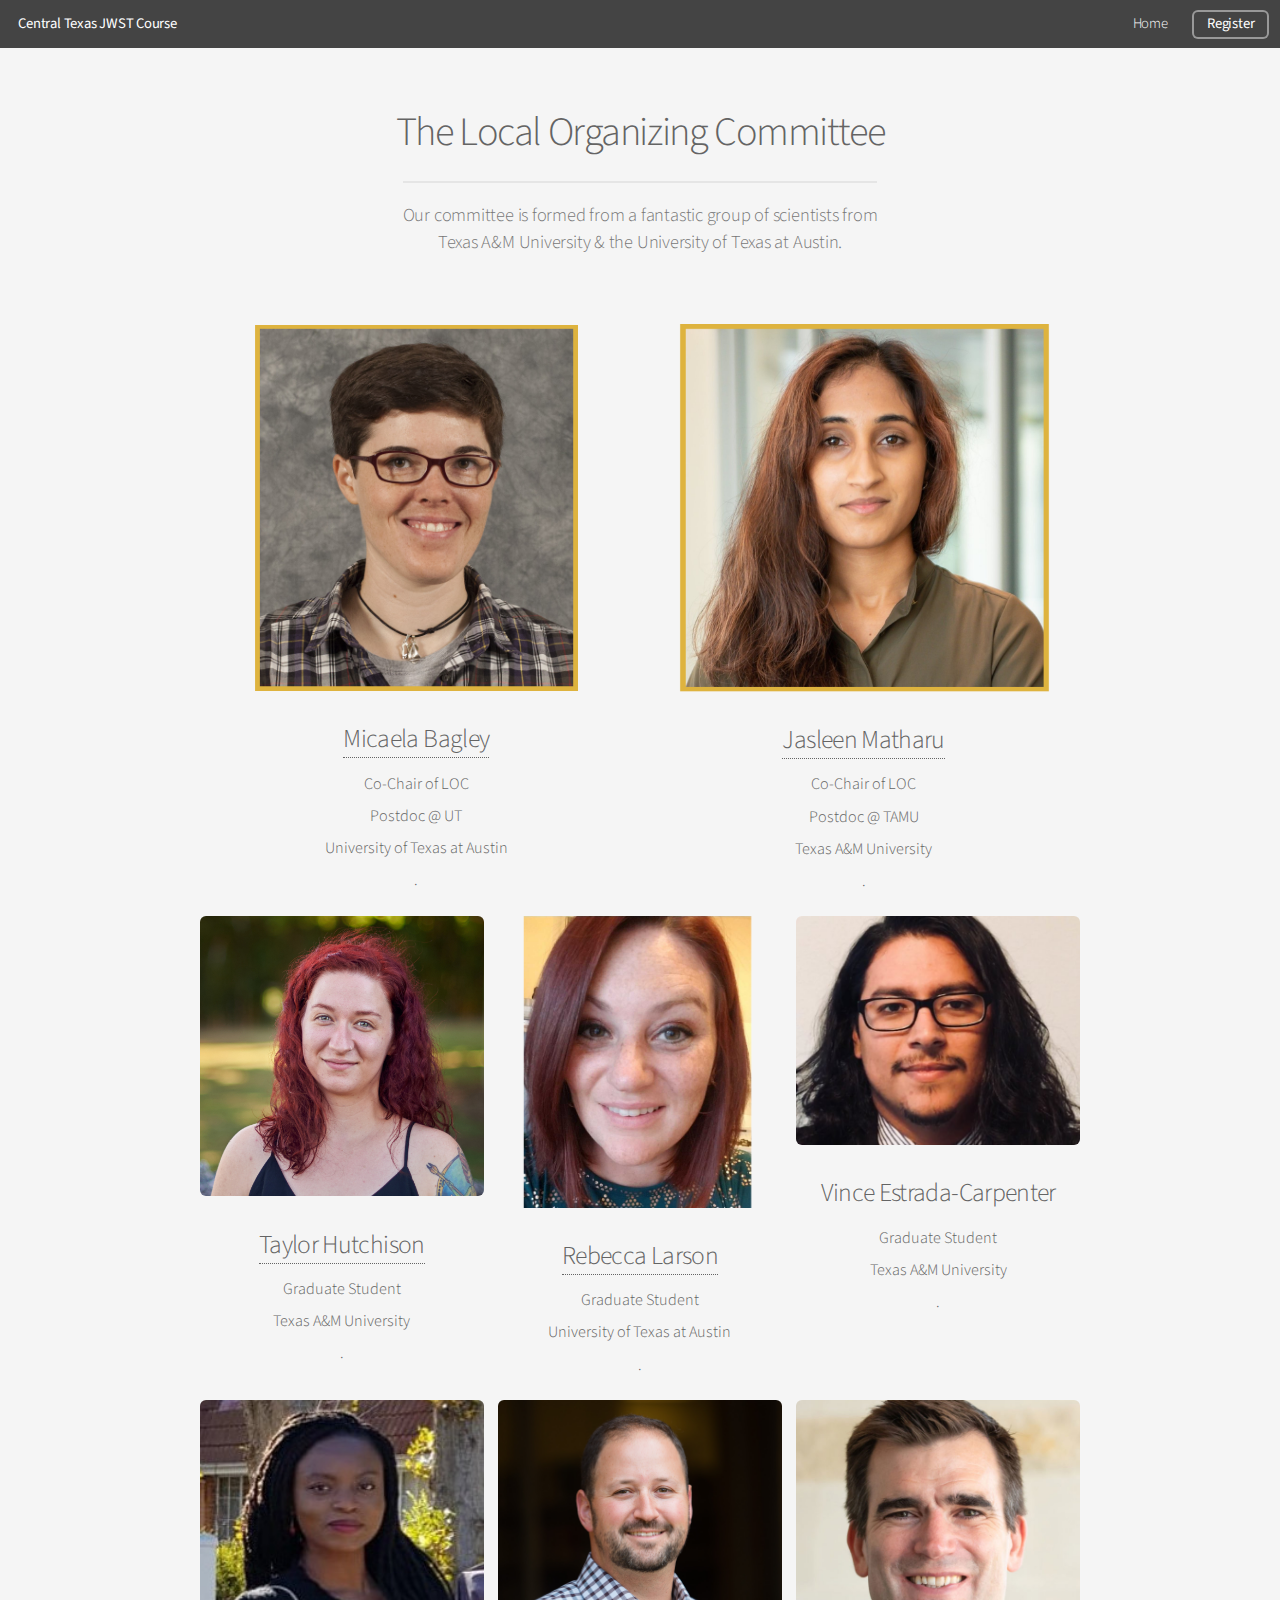
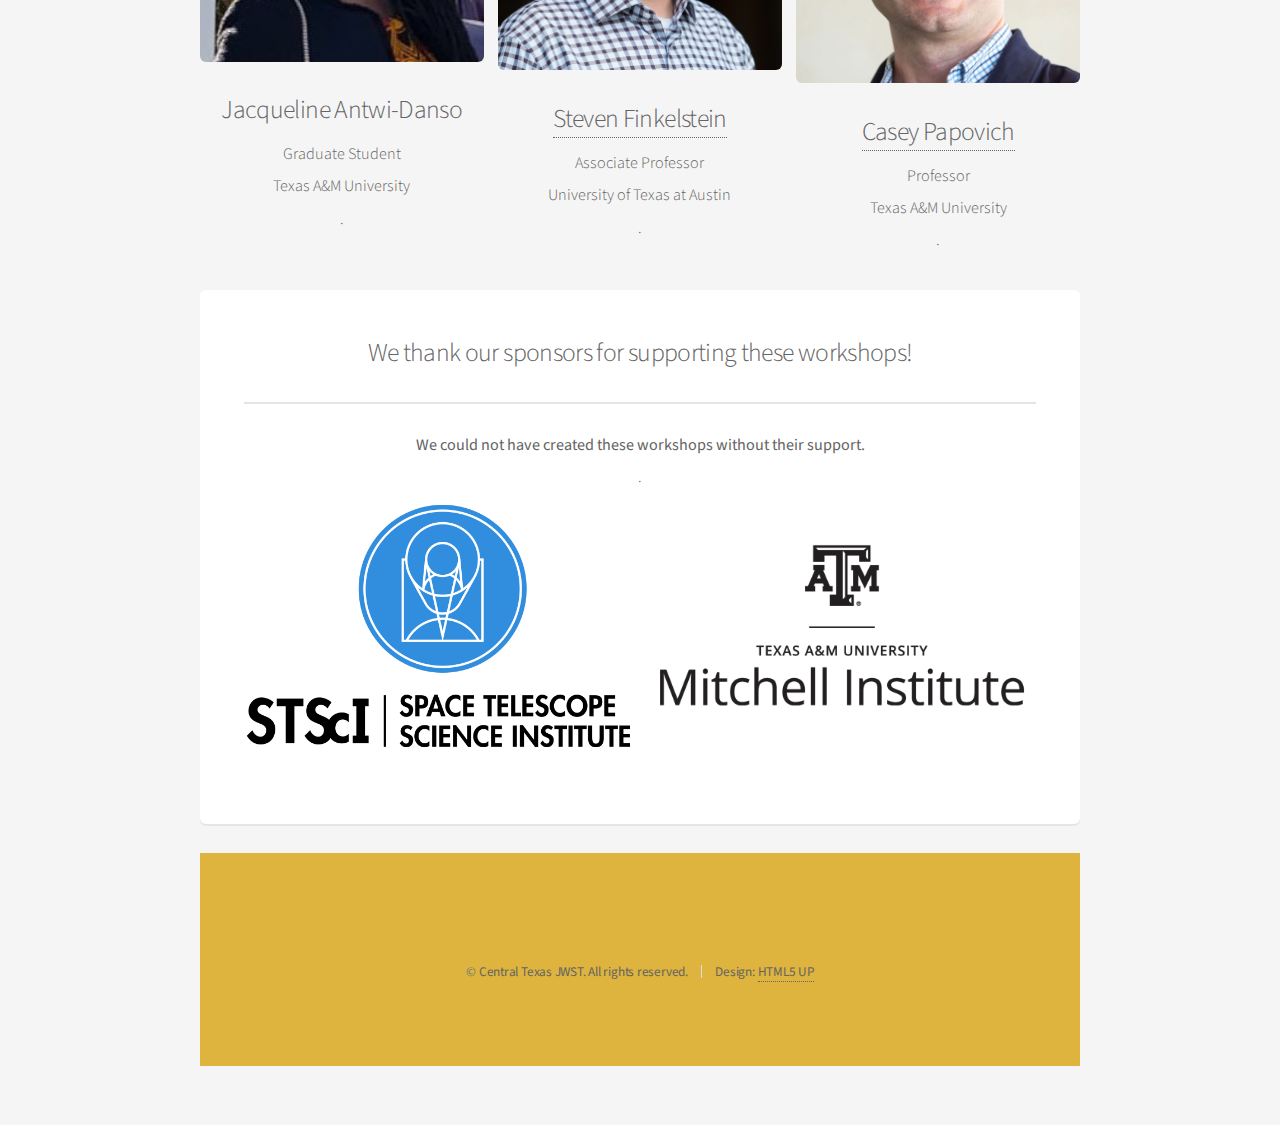
==== loc.html @ f336b651 "Adding LOC page." ====
<!DOCTYPE HTML>
<html>
	<head>
		<title>Local Organizing Committee</title>
		<meta charset="utf-8" />
		<meta name="viewport" content="width=device-width, initial-scale=1, user-scalable=no" />
		<link rel="shortcut icon" href="images/jwst.ico" type="image/x-icon">
		<link rel="stylesheet" href="assets/css/main.css" />
	</head>
	<body class="is-preload">
		<div id="page-wrapper">

			<!-- Header -->
				<header id="header">
					<h1><a href="index.html">Central Texas JWST Course</a></h1>
					<nav id="nav">
						<ul>
							<li>
								<a href="index.html" class="icon solid fa-angle-down">Home</a>
								<ul>
									<li><a href="loc.html">&mdash; About Us &mdash;</a></li>
									<li><a href="utaustin.html">UT Austin Workshop</a></li>
									<li><a href="tamu.html">TAMU Workshop</a></li>
								</ul>
							</li>
							<li><a href="https://docs.google.com/forms/d/e/1FAIpQLSdl8t4m1bi1FndUq-moQ-uZKtt0jYo79kJSnoiqK08tA91J5w/viewform?usp=sf_link" class="button">Register</a></li>
						</ul>
					</nav>
				</header>

			<!-- Main -->
				<section id="main" class="container">
					<header>
						<h2>The Local Organizing Committee</h2>
						<p>Our committee is formed from a fantastic group of scientists from </br> 
							 Texas A&amp;M University &amp; the University of Texas at Austin.</p>
					</header>
					<div class="box alt">
						<div class="row gtr-50 gtr-uniform">
							<!-- co-Chairs -->
							<!-- Micaela -->
							<div style="text-align:center" class="col-6">
								<span class="image fit"><img src="images/micaela.png" alt="" /></span>
								<h3><a href='https://micaelabagley.github.io'>Micaela Bagley</a></h3>
								<h4>Co-Chair of LOC</h4>
								<h4>Postdoc @ UT</h4>
								<h4>University of Texas at Austin</h4>
								<h4>.</h4><h3></h3> <!-- TAH's hack way to add vertical space -->
							</div>
							
							<!-- Jaleen -->
							<div style="text-align:center" class="col-6">
								<span class="image fit"><img src="images/jasleen.png" alt="" /></span>
								<h3><a href='https://jkmatharu.github.io'>Jasleen Matharu</a></h3>
								<h4>Co-Chair of LOC</h4>
								<h4>Postdoc @ TAMU</h4>
								<h4>Texas A&amp;M University</h4>
								<h4>.</h4><h3></h3>	 <!-- TAH's hack way to add vertical space -->
							</div>
							
							<!-- everyone else -->
							<!-- Taylor -->
							<div style="text-align:center" class="col-4">
								<span class="image fit"><img src="images/taylor.jpg" alt="" /></span>
								<h3><a href='http://people.physics.tamu.edu/aibhleog/'>Taylor Hutchison</a></h3>
								<h4>Graduate Student</h4>
								<h4>Texas A&amp;M University</h4>
								<h4>.</h4><h3></h3> <!-- TAH's hack way to add vertical space -->
							</div>
							
							<!-- Rebecca -->
							<div style="text-align:center" class="col-4">
								<span class="image fit"><img src="images/rebecca.png" alt="" /></span>
								<h3><a href='https://saturnswings.github.io'>Rebecca Larson</a></h3>
								<h4>Graduate Student</h4>
								<h4>University of Texas at Austin</h4>
								<h4>.</h4><h3></h3> <!-- TAH's hack way to add vertical space -->
							</div>
							
							<!-- Vince -->
							<div style="text-align:center" class="col-4">
								<span class="image fit"><img src="images/vince.jpg" alt="" /></span>
								<h3>Vince Estrada-Carpenter</h3>
								<h4>Graduate Student</h4>
								<h4>Texas A&amp;M University</h4>
								<h4>.</h4><h3></h3> <!-- TAH's hack way to add vertical space -->
							</div>
							
							<!-- Jacqueline -->
							<div style="text-align:center" class="col-4">
								<span class="image fit"><img src="images/jacqueline.jpg" alt="" /></span>
								<h3>Jacqueline Antwi-Danso</h3>
								<h4>Graduate Student</h4>
								<h4>Texas A&amp;M University</h4>
								<h4>.</h4><h3></h3> <!-- TAH's hack way to add vertical space -->
							</div>
							
							<!-- Steve -->
							<div style="text-align:center" class="col-4">
								<span class="image fit"><img src="images/steve.png" alt="" /></span>
								<h3><a href='http://www.as.utexas.edu/~stevenf/'>Steven Finkelstein</a></h3>
								<h4>Associate Professor</h4>
								<h4>University of Texas at Austin</h4>
								<h4>.</h4><h3></h3> <!-- TAH's hack way to add vertical space -->
							</div>
							
							<!-- Casey -->
							<div style="text-align:center" class="col-4">
								<span class="image fit"><img src="images/casey.jpg" alt="" /></span>
								<h3><a href='http://people.physics.tamu.edu/papovich/'>Casey Papovich</a></h3>
								<h4>Professor</h4>
								<h4>Texas A&amp;M University</h4>
								<h4>.</h4><h3></h3> <!-- TAH's hack way to add vertical space -->
							</div>
						</div>
					</div>
					
				<section class="box special">
          <header>
            <h3>We thank our sponsors for supporting these workshops!</h3>
            <hr/>
            <h4><b>We could not have created these workshops without their support.</b></h4>
            <h4>.</h4><h3></h3> <!-- TAH's hack way to add vertical space -->
            <div class="box alt">
							<div class="row aln-middle gtr-50 gtr-uniform">
		          	<div class="col-6">
		          		<span class="image fit"><img src="images/stsci_logo.png" alt="" /></span>
								</div>
		          	<div class="col-6">
			          	<span class="image fit"><img src="images/mitchell_logo.png" alt="" /></span>
			          </div>
	            </div>
            </div>
          </header>
				</section>



			<!-- Footer -->
				<footer id="footer">
					<ul class="icons">
                        <li><a href="mailto:jwst.texas@gmail.com" class="icon fa-envelope"><span class="label">Email</span></a></li>
						<li><a href="https://twitter.com/jwst_TXmaster" target="_blank" class="icon brands fa-twitter"><span class="label">Twitter</span></a></li>
						<li><a href="https://github.com/jwst-texas-master-scholars" target="_blank" class="icon brands fa-github"><span class="label">Github</span></a></li>
					</ul>
					<ul class="copyright">
						<li>&copy; <b>Central Texas JWST. All rights reserved.</b></li><li><b>Design: <a href="http://html5up.net">HTML5 UP</a></b></li>
					</ul>
				</footer>

		</div>

		<!-- Scripts -->
			<script src="assets/js/jquery.min.js"></script>
			<script src="assets/js/jquery.dropotron.min.js"></script>
			<script src="assets/js/jquery.scrollex.min.js"></script>
			<script src="assets/js/browser.min.js"></script>
			<script src="assets/js/breakpoints.min.js"></script>
			<script src="assets/js/util.js"></script>
			<script src="assets/js/main.js"></script>

	</body>
</html>
---- assets/css/main.css ----
@import url("fontawesome-all.min.css");
@import url("https://fonts.googleapis.com/css?family=Source+Sans+Pro:300,400,300italic,400italic");

/*
	Alpha by HTML5 UP
	html5up.net | @ajlkn
	Free for personal and commercial use under the CCA 3.0 license (html5up.net/license)
*/

/* Reset */

/* Based on meyerweb.com/eric/tools/css/reset (v2.0 | 20110126 | License: public domain) */

	html, body, div, span, applet, object,
	iframe, h1, h2, h3, h4, h5, h6, p, blockquote,
	pre, a, abbr, acronym, address, big, cite,
	code, del, dfn, em, img, ins, kbd, q, s, samp,
	small, strike, strong, sub, sup, tt, var, b,
	u, i, center, dl, dt, dd, ol, ul, li, fieldset,
	form, label, legend, table, caption, tbody,
	tfoot, thead, tr, th, td, article, aside,
	canvas, details, embed, figure, figcaption,
	footer, header, hgroup, menu, nav, output, ruby,
	section, summary, time, mark, audio, video {
		margin: 0;
		padding: 0;
		border: 0;
		font-size: 100%;
		font: inherit;
		vertical-align: baseline;
	}

	article, aside, details, figcaption, figure,
	footer, header, hgroup, menu, nav, section {
		display: block;
	}

	body {
		line-height: 1;
	}

	ol, ul {
		list-style: none;
	}

	blockquote, q {
		quotes: none;
	}

		blockquote:before, blockquote:after, q:before, q:after {
			content: '';
			content: none;
		}

	table {
		border-collapse: collapse;
		border-spacing: 0;
	}

	body {
		-webkit-text-size-adjust: none;
	}

	mark {
		background-color: transparent;
		color: inherit;
	}

	input::-moz-focus-inner {
		border: 0;
		padding: 0;
	}

	input, select, textarea {
		-moz-appearance: none;
		-webkit-appearance: none;
		-ms-appearance: none;
		appearance: none;
	}

/* Basic */

	@-ms-viewport {
		width: device-width;
	}

	body {
		-ms-overflow-style: scrollbar;
	}

	@media screen and (max-width: 480px) {

		html, body {
			min-width: 320px;
		}

	}

	html {
		box-sizing: border-box;
	}

	*, *:before, *:after {
		box-sizing: inherit;
	}

	body {
		background: #f5f5f5;
	}

	body, input, select, textarea {
		color: #777;
		font-family: "Source Sans Pro", sans-serif;
		font-size: 16pt;
		font-weight: 300;
		line-height: 1.65em;
		letter-spacing: -0.015em;
	}

	a {
		-moz-transition: color 0.2s ease-in-out, border-bottom-color 0.2s ease-in-out;
		-webkit-transition: color 0.2s ease-in-out, border-bottom-color 0.2s ease-in-out;
		-ms-transition: color 0.2s ease-in-out, border-bottom-color 0.2s ease-in-out;
		transition: color 0.2s ease-in-out, border-bottom-color 0.2s ease-in-out;
		border-bottom: dotted 1px;
		color: #000;
		text-decoration: none;
	}

		a:hover {
			border-bottom-color: #DEB33E;
			color: #DEB33E;
		}

	strong, b {
		color: #646464;
		font-weight: 400;
	}

	em, i {
		font-style: italic;
	}

	p {
		margin: 0 0 2em 0;
	}

	h1, h2, h3, h4, h5, h6 {
		color: #646464;
		font-weight: 300;
		line-height: 1em;
		margin: 0 0 0.5em 0;
	}

		h1 a, h2 a, h3 a, h4 a, h5 a, h6 a {
			color: inherit;
			text-decoration: none;
		}

	h2 {
		font-size: 2.25em;
		line-height: 1.5em;
		letter-spacing: -0.035em;
	}

	h3 {
		font-size: 1.75em;
		line-height: 1.5em;
		letter-spacing: -0.025em;
	}

	h4 {
		font-size: 1.1em;
		line-height: 1.5em;
		letter-spacing: 0;
	}

	h5 {
		font-size: 0.9em;
		line-height: 1.5em;
		letter-spacing: 0;
	}

	h6 {
		font-size: 0.7em;
		line-height: 1.5em;
		letter-spacing: 0;
	}

	sub {
		font-size: 0.8em;
		position: relative;
		top: 0.5em;
	}

	sup {
		font-size: 0.8em;
		position: relative;
		top: -0.5em;
	}

	hr {
		border: 0;
		border-bottom: solid 2px #e5e5e5;
		margin: 2em 0;
	}

		hr.major {
			margin: 3em 0;
		}

	blockquote {
		border-left: solid 4px #e5e5e5;
		font-style: italic;
		margin: 0 0 2em 0;
		padding: 0.5em 0 0.5em 2em;
	}

	pre {
		-webkit-overflow-scrolling: touch;
		background: #f8f8f8;
		border-radius: 6px;
		border: solid 1px #e5e5e5;
		font-family: monospace;
		font-size: 0.9em;
		line-height: 1.75em;
		margin: 0 0 2em 0;
		overflow-x: auto;
		padding: 1em 1.5em;
	}

	code {
		background: #f8f8f8;
		border-radius: 6px;
		border: solid 1px #e5e5e5;
		font-family: monospace;
		font-size: 0.9em;
		margin: 0 0.25em;
		padding: 0.25em 0.65em;
	}

	.align-left {
		text-align: left;
	}

	.align-center {
		text-align: center;
	}

	.align-right {
		text-align: right;
	}



/* Row */

	.row {
		display: flex;
		flex-wrap: wrap;
		box-sizing: border-box;
		align-items: stretch;
		text-align: justify;
	}

		.row > * {
			box-sizing: border-box;
		}

		.row.gtr-uniform > * > :last-child {
			margin-bottom: 0;
		}

		.row.aln-left {
			justify-content: flex-start;
		}

		.row.aln-center {
			justify-content: center;
		}

		.row.aln-right {
			justify-content: flex-end;
		}

		.row.aln-top {
			align-items: flex-start;
		}

		.row.aln-middle {
			align-items: center;
		}

		.row.aln-bottom {
			align-items: flex-end;
		}

		.row > .imp {
			order: -1;
		}

		.row > .col-1 {
			width: 8.33333%;
		}

		.row > .off-1 {
			margin-left: 8.33333%;
		}

		.row > .col-2 {
			width: 16.66667%;
		}

		.row > .off-2 {
			margin-left: 16.66667%;
		}

		.row > .col-3 {
			width: 25%;
		}

		.row > .off-3 {
			margin-left: 25%;
		}

		.row > .col-4 {
			width: 33.33333%;
		}

		.row > .off-4 {
			margin-left: 33.33333%;
		}

		.row > .col-5 {
			width: 41.66667%;
		}

		.row > .off-5 {
			margin-left: 41.66667%;
		}

		.row > .col-6 {
			width: 50%;
		}

		.row > .off-6 {
			margin-left: 50%;
		}

		.row > .col-7 {
			width: 58.33333%;
		}

		.row > .off-7 {
			margin-left: 58.33333%;
		}

		.row > .col-8 {
			width: 66.66667%;
		}

		.row > .off-8 {
			margin-left: 66.66667%;
		}

		.row > .col-9 {
			width: 75%;
		}

		.row > .off-9 {
			margin-left: 75%;
		}

		.row > .col-10 {
			width: 83.33333%;
		}

		.row > .off-10 {
			margin-left: 83.33333%;
		}

		.row > .col-11 {
			width: 91.66667%;
		}

		.row > .off-11 {
			margin-left: 91.66667%;
		}

		.row > .col-12 {
			width: 100%;
		}

		.row > .off-12 {
			margin-left: 100%;
		}

		.row.gtr-0 {
			margin-top: 0;
			margin-left: 0em;
		}

			.row.gtr-0 > * {
				padding: 0 0 0 0em;
			}

			.row.gtr-0.gtr-uniform {
				margin-top: 0em;
			}

				.row.gtr-0.gtr-uniform > * {
					padding-top: 0em;
				}

		.row.gtr-25 {
			margin-top: 0;
			margin-left: -0.5em;
		}

			.row.gtr-25 > * {
				padding: 0 0 0 0.5em;
			}

			.row.gtr-25.gtr-uniform {
				margin-top: -0.5em;
			}

				.row.gtr-25.gtr-uniform > * {
					padding-top: 0.5em;
				}

		.row.gtr-50 {
			margin-top: 0;
			margin-left: -1em;
		}

			.row.gtr-50 > * {
				padding: 0 0 0 1em;
			}

			.row.gtr-50.gtr-uniform {
				margin-top: -1em;
			}

				.row.gtr-50.gtr-uniform > * {
					padding-top: 1em;
				}

		.row {
			margin-top: 0;
			margin-left: -2em;
		}

			.row > * {
				padding: 0 0 0 2em;
			}

			.row.gtr-uniform {
				margin-top: -2em;
			}

				.row.gtr-uniform > * {
					padding-top: 2em;
				}

		.row.gtr-150 {
			margin-top: 0;
			margin-left: -3em;
		}

			.row.gtr-150 > * {
				padding: 0 0 0 3em;
			}

			.row.gtr-150.gtr-uniform {
				margin-top: -3em;
			}

				.row.gtr-150.gtr-uniform > * {
					padding-top: 3em;
				}

		.row.gtr-200 {
			margin-top: 0;
			margin-left: -4em;
		}

			.row.gtr-200 > * {
				padding: 0 0 0 4em;
			}

			.row.gtr-200.gtr-uniform {
				margin-top: -4em;
			}

				.row.gtr-200.gtr-uniform > * {
					padding-top: 4em;
				}

		@media screen and (max-width: 1680px) {

			.row {
				display: flex;
				flex-wrap: wrap;
				box-sizing: border-box;
				align-items: stretch;
			}

				.row > * {
					box-sizing: border-box;
				}

				.row.gtr-uniform > * > :last-child {
					margin-bottom: 0;
				}

				.row.aln-left {
					justify-content: flex-start;
				}

				.row.aln-center {
					justify-content: center;
				}

				.row.aln-right {
					justify-content: flex-end;
				}

				.row.aln-top {
					align-items: flex-start;
				}

				.row.aln-middle {
					align-items: center;
				}

				.row.aln-bottom {
					align-items: flex-end;
				}

				.row > .imp-wide {
					order: -1;
				}

				.row > .col-1-wide {
					width: 8.33333%;
				}

				.row > .off-1-wide {
					margin-left: 8.33333%;
				}

				.row > .col-2-wide {
					width: 16.66667%;
				}

				.row > .off-2-wide {
					margin-left: 16.66667%;
				}

				.row > .col-3-wide {
					width: 25%;
				}

				.row > .off-3-wide {
					margin-left: 25%;
				}

				.row > .col-4-wide {
					width: 33.33333%;
				}

				.row > .off-4-wide {
					margin-left: 33.33333%;
				}

				.row > .col-5-wide {
					width: 41.66667%;
				}

				.row > .off-5-wide {
					margin-left: 41.66667%;
				}

				.row > .col-6-wide {
					width: 50%;
				}

				.row > .off-6-wide {
					margin-left: 50%;
				}

				.row > .col-7-wide {
					width: 58.33333%;
				}

				.row > .off-7-wide {
					margin-left: 58.33333%;
				}

				.row > .col-8-wide {
					width: 66.66667%;
				}

				.row > .off-8-wide {
					margin-left: 66.66667%;
				}

				.row > .col-9-wide {
					width: 75%;
				}

				.row > .off-9-wide {
					margin-left: 75%;
				}

				.row > .col-10-wide {
					width: 83.33333%;
				}

				.row > .off-10-wide {
					margin-left: 83.33333%;
				}

				.row > .col-11-wide {
					width: 91.66667%;
				}

				.row > .off-11-wide {
					margin-left: 91.66667%;
				}

				.row > .col-12-wide {
					width: 100%;
				}

				.row > .off-12-wide {
					margin-left: 100%;
				}

				.row.gtr-0 {
					margin-top: 0;
					margin-left: 0em;
				}

					.row.gtr-0 > * {
						padding: 0 0 0 0em;
					}

					.row.gtr-0.gtr-uniform {
						margin-top: 0em;
					}

						.row.gtr-0.gtr-uniform > * {
							padding-top: 0em;
						}

				.row.gtr-25 {
					margin-top: 0;
					margin-left: -0.5em;
				}

					.row.gtr-25 > * {
						padding: 0 0 0 0.5em;
					}

					.row.gtr-25.gtr-uniform {
						margin-top: -0.5em;
					}

						.row.gtr-25.gtr-uniform > * {
							padding-top: 0.5em;
						}

				.row.gtr-50 {
					margin-top: 0;
					margin-left: -1em;
				}

					.row.gtr-50 > * {
						padding: 0 0 0 1em;
					}

					.row.gtr-50.gtr-uniform {
						margin-top: -1em;
					}

						.row.gtr-50.gtr-uniform > * {
							padding-top: 1em;
						}

				.row {
					margin-top: 0;
					margin-left: -2em;
				}

					.row > * {
						padding: 0 0 0 2em;
					}

					.row.gtr-uniform {
						margin-top: -2em;
					}

						.row.gtr-uniform > * {
							padding-top: 2em;
						}

				.row.gtr-150 {
					margin-top: 0;
					margin-left: -3em;
				}

					.row.gtr-150 > * {
						padding: 0 0 0 3em;
					}

					.row.gtr-150.gtr-uniform {
						margin-top: -3em;
					}

						.row.gtr-150.gtr-uniform > * {
							padding-top: 3em;
						}

				.row.gtr-200 {
					margin-top: 0;
					margin-left: -4em;
				}

					.row.gtr-200 > * {
						padding: 0 0 0 4em;
					}

					.row.gtr-200.gtr-uniform {
						margin-top: -4em;
					}

						.row.gtr-200.gtr-uniform > * {
							padding-top: 4em;
						}

		}

		@media screen and (max-width: 1280px) {

			.row {
				display: flex;
				flex-wrap: wrap;
				box-sizing: border-box;
				align-items: stretch;
			}

				.row > * {
					box-sizing: border-box;
				}

				.row.gtr-uniform > * > :last-child {
					margin-bottom: 0;
				}

				.row.aln-left {
					justify-content: flex-start;
				}

				.row.aln-center {
					justify-content: center;
				}

				.row.aln-right {
					justify-content: flex-end;
				}

				.row.aln-top {
					align-items: flex-start;
				}

				.row.aln-middle {
					align-items: center;
				}

				.row.aln-bottom {
					align-items: flex-end;
				}

				.row > .imp-normal {
					order: -1;
				}

				.row > .col-1-normal {
					width: 8.33333%;
				}

				.row > .off-1-normal {
					margin-left: 8.33333%;
				}

				.row > .col-2-normal {
					width: 16.66667%;
				}

				.row > .off-2-normal {
					margin-left: 16.66667%;
				}

				.row > .col-3-normal {
					width: 25%;
				}

				.row > .off-3-normal {
					margin-left: 25%;
				}

				.row > .col-4-normal {
					width: 33.33333%;
				}

				.row > .off-4-normal {
					margin-left: 33.33333%;
				}

				.row > .col-5-normal {
					width: 41.66667%;
				}

				.row > .off-5-normal {
					margin-left: 41.66667%;
				}

				.row > .col-6-normal {
					width: 50%;
				}

				.row > .off-6-normal {
					margin-left: 50%;
				}

				.row > .col-7-normal {
					width: 58.33333%;
				}

				.row > .off-7-normal {
					margin-left: 58.33333%;
				}

				.row > .col-8-normal {
					width: 66.66667%;
				}

				.row > .off-8-normal {
					margin-left: 66.66667%;
				}

				.row > .col-9-normal {
					width: 75%;
				}

				.row > .off-9-normal {
					margin-left: 75%;
				}

				.row > .col-10-normal {
					width: 83.33333%;
				}

				.row > .off-10-normal {
					margin-left: 83.33333%;
				}

				.row > .col-11-normal {
					width: 91.66667%;
				}

				.row > .off-11-normal {
					margin-left: 91.66667%;
				}

				.row > .col-12-normal {
					width: 100%;
				}

				.row > .off-12-normal {
					margin-left: 100%;
				}

				.row.gtr-0 {
					margin-top: 0;
					margin-left: 0em;
				}

					.row.gtr-0 > * {
						padding: 0 0 0 0em;
					}

					.row.gtr-0.gtr-uniform {
						margin-top: 0em;
					}

						.row.gtr-0.gtr-uniform > * {
							padding-top: 0em;
						}

				.row.gtr-25 {
					margin-top: 0;
					margin-left: -0.5em;
				}

					.row.gtr-25 > * {
						padding: 0 0 0 0.5em;
					}

					.row.gtr-25.gtr-uniform {
						margin-top: -0.5em;
					}

						.row.gtr-25.gtr-uniform > * {
							padding-top: 0.5em;
						}

				.row.gtr-50 {
					margin-top: 0;
					margin-left: -1em;
				}

					.row.gtr-50 > * {
						padding: 0 0 0 1em;
					}

					.row.gtr-50.gtr-uniform {
						margin-top: -1em;
					}

						.row.gtr-50.gtr-uniform > * {
							padding-top: 1em;
						}

				.row {
					margin-top: 0;
					margin-left: -2em;
				}

					.row > * {
						padding: 0 0 0 2em;
					}

					.row.gtr-uniform {
						margin-top: -2em;
					}

						.row.gtr-uniform > * {
							padding-top: 2em;
						}

				.row.gtr-150 {
					margin-top: 0;
					margin-left: -3em;
				}

					.row.gtr-150 > * {
						padding: 0 0 0 3em;
					}

					.row.gtr-150.gtr-uniform {
						margin-top: -3em;
					}

						.row.gtr-150.gtr-uniform > * {
							padding-top: 3em;
						}

				.row.gtr-200 {
					margin-top: 0;
					margin-left: -4em;
				}

					.row.gtr-200 > * {
						padding: 0 0 0 4em;
					}

					.row.gtr-200.gtr-uniform {
						margin-top: -4em;
					}

						.row.gtr-200.gtr-uniform > * {
							padding-top: 4em;
						}

		}

		@media screen and (max-width: 980px) {

			.row {
				display: flex;
				flex-wrap: wrap;
				box-sizing: border-box;
				align-items: stretch;
			}

				.row > * {
					box-sizing: border-box;
				}

				.row.gtr-uniform > * > :last-child {
					margin-bottom: 0;
				}

				.row.aln-left {
					justify-content: flex-start;
				}

				.row.aln-center {
					justify-content: center;
				}

				.row.aln-right {
					justify-content: flex-end;
				}

				.row.aln-top {
					align-items: flex-start;
				}

				.row.aln-middle {
					align-items: center;
				}

				.row.aln-bottom {
					align-items: flex-end;
				}

				.row > .imp-narrow {
					order: -1;
				}

				.row > .col-1-narrow {
					width: 8.33333%;
				}

				.row > .off-1-narrow {
					margin-left: 8.33333%;
				}

				.row > .col-2-narrow {
					width: 16.66667%;
				}

				.row > .off-2-narrow {
					margin-left: 16.66667%;
				}

				.row > .col-3-narrow {
					width: 25%;
				}

				.row > .off-3-narrow {
					margin-left: 25%;
				}

				.row > .col-4-narrow {
					width: 33.33333%;
				}

				.row > .off-4-narrow {
					margin-left: 33.33333%;
				}

				.row > .col-5-narrow {
					width: 41.66667%;
				}

				.row > .off-5-narrow {
					margin-left: 41.66667%;
				}

				.row > .col-6-narrow {
					width: 50%;
				}

				.row > .off-6-narrow {
					margin-left: 50%;
				}

				.row > .col-7-narrow {
					width: 58.33333%;
				}

				.row > .off-7-narrow {
					margin-left: 58.33333%;
				}

				.row > .col-8-narrow {
					width: 66.66667%;
				}

				.row > .off-8-narrow {
					margin-left: 66.66667%;
				}

				.row > .col-9-narrow {
					width: 75%;
				}

				.row > .off-9-narrow {
					margin-left: 75%;
				}

				.row > .col-10-narrow {
					width: 83.33333%;
				}

				.row > .off-10-narrow {
					margin-left: 83.33333%;
				}

				.row > .col-11-narrow {
					width: 91.66667%;
				}

				.row > .off-11-narrow {
					margin-left: 91.66667%;
				}

				.row > .col-12-narrow {
					width: 100%;
				}

				.row > .off-12-narrow {
					margin-left: 100%;
				}

				.row.gtr-0 {
					margin-top: 0;
					margin-left: 0em;
				}

					.row.gtr-0 > * {
						padding: 0 0 0 0em;
					}

					.row.gtr-0.gtr-uniform {
						margin-top: 0em;
					}

						.row.gtr-0.gtr-uniform > * {
							padding-top: 0em;
						}

				.row.gtr-25 {
					margin-top: 0;
					margin-left: -0.5em;
				}

					.row.gtr-25 > * {
						padding: 0 0 0 0.5em;
					}

					.row.gtr-25.gtr-uniform {
						margin-top: -0.5em;
					}

						.row.gtr-25.gtr-uniform > * {
							padding-top: 0.5em;
						}

				.row.gtr-50 {
					margin-top: 0;
					margin-left: -1em;
				}

					.row.gtr-50 > * {
						padding: 0 0 0 1em;
					}

					.row.gtr-50.gtr-uniform {
						margin-top: -1em;
					}

						.row.gtr-50.gtr-uniform > * {
							padding-top: 1em;
						}

				.row {
					margin-top: 0;
					margin-left: -2em;
				}

					.row > * {
						padding: 0 0 0 2em;
					}

					.row.gtr-uniform {
						margin-top: -2em;
					}

						.row.gtr-uniform > * {
							padding-top: 2em;
						}

				.row.gtr-150 {
					margin-top: 0;
					margin-left: -3em;
				}

					.row.gtr-150 > * {
						padding: 0 0 0 3em;
					}

					.row.gtr-150.gtr-uniform {
						margin-top: -3em;
					}

						.row.gtr-150.gtr-uniform > * {
							padding-top: 3em;
						}

				.row.gtr-200 {
					margin-top: 0;
					margin-left: -4em;
				}

					.row.gtr-200 > * {
						padding: 0 0 0 4em;
					}

					.row.gtr-200.gtr-uniform {
						margin-top: -4em;
					}

						.row.gtr-200.gtr-uniform > * {
							padding-top: 4em;
						}

		}

		@media screen and (max-width: 840px) {

			.row {
				display: flex;
				flex-wrap: wrap;
				box-sizing: border-box;
				align-items: stretch;
			}

				.row > * {
					box-sizing: border-box;
				}

				.row.gtr-uniform > * > :last-child {
					margin-bottom: 0;
				}

				.row.aln-left {
					justify-content: flex-start;
				}

				.row.aln-center {
					justify-content: center;
				}

				.row.aln-right {
					justify-content: flex-end;
				}

				.row.aln-top {
					align-items: flex-start;
				}

				.row.aln-middle {
					align-items: center;
				}

				.row.aln-bottom {
					align-items: flex-end;
				}

				.row > .imp-narrower {
					order: -1;
				}

				.row > .col-1-narrower {
					width: 8.33333%;
				}

				.row > .off-1-narrower {
					margin-left: 8.33333%;
				}

				.row > .col-2-narrower {
					width: 16.66667%;
				}

				.row > .off-2-narrower {
					margin-left: 16.66667%;
				}

				.row > .col-3-narrower {
					width: 25%;
				}

				.row > .off-3-narrower {
					margin-left: 25%;
				}

				.row > .col-4-narrower {
					width: 33.33333%;
				}

				.row > .off-4-narrower {
					margin-left: 33.33333%;
				}

				.row > .col-5-narrower {
					width: 41.66667%;
				}

				.row > .off-5-narrower {
					margin-left: 41.66667%;
				}

				.row > .col-6-narrower {
					width: 50%;
				}

				.row > .off-6-narrower {
					margin-left: 50%;
				}

				.row > .col-7-narrower {
					width: 58.33333%;
				}

				.row > .off-7-narrower {
					margin-left: 58.33333%;
				}

				.row > .col-8-narrower {
					width: 66.66667%;
				}

				.row > .off-8-narrower {
					margin-left: 66.66667%;
				}

				.row > .col-9-narrower {
					width: 75%;
				}

				.row > .off-9-narrower {
					margin-left: 75%;
				}

				.row > .col-10-narrower {
					width: 83.33333%;
				}

				.row > .off-10-narrower {
					margin-left: 83.33333%;
				}

				.row > .col-11-narrower {
					width: 91.66667%;
				}

				.row > .off-11-narrower {
					margin-left: 91.66667%;
				}

				.row > .col-12-narrower {
					width: 100%;
				}

				.row > .off-12-narrower {
					margin-left: 100%;
				}

				.row.gtr-0 {
					margin-top: 0;
					margin-left: 0em;
				}

					.row.gtr-0 > * {
						padding: 0 0 0 0em;
					}

					.row.gtr-0.gtr-uniform {
						margin-top: 0em;
					}

						.row.gtr-0.gtr-uniform > * {
							padding-top: 0em;
						}

				.row.gtr-25 {
					margin-top: 0;
					margin-left: -0.5em;
				}

					.row.gtr-25 > * {
						padding: 0 0 0 0.5em;
					}

					.row.gtr-25.gtr-uniform {
						margin-top: -0.5em;
					}

						.row.gtr-25.gtr-uniform > * {
							padding-top: 0.5em;
						}

				.row.gtr-50 {
					margin-top: 0;
					margin-left: -1em;
				}

					.row.gtr-50 > * {
						padding: 0 0 0 1em;
					}

					.row.gtr-50.gtr-uniform {
						margin-top: -1em;
					}

						.row.gtr-50.gtr-uniform > * {
							padding-top: 1em;
						}

				.row {
					margin-top: 0;
					margin-left: -2em;
				}

					.row > * {
						padding: 0 0 0 2em;
					}

					.row.gtr-uniform {
						margin-top: -2em;
					}

						.row.gtr-uniform > * {
							padding-top: 2em;
						}

				.row.gtr-150 {
					margin-top: 0;
					margin-left: -3em;
				}

					.row.gtr-150 > * {
						padding: 0 0 0 3em;
					}

					.row.gtr-150.gtr-uniform {
						margin-top: -3em;
					}

						.row.gtr-150.gtr-uniform > * {
							padding-top: 3em;
						}

				.row.gtr-200 {
					margin-top: 0;
					margin-left: -4em;
				}

					.row.gtr-200 > * {
						padding: 0 0 0 4em;
					}

					.row.gtr-200.gtr-uniform {
						margin-top: -4em;
					}

						.row.gtr-200.gtr-uniform > * {
							padding-top: 4em;
						}

		}

		@media screen and (max-width: 736px) {

			.row {
				display: flex;
				flex-wrap: wrap;
				box-sizing: border-box;
				align-items: stretch;
			}

				.row > * {
					box-sizing: border-box;
				}

				.row.gtr-uniform > * > :last-child {
					margin-bottom: 0;
				}

				.row.aln-left {
					justify-content: flex-start;
				}

				.row.aln-center {
					justify-content: center;
				}

				.row.aln-right {
					justify-content: flex-end;
				}

				.row.aln-top {
					align-items: flex-start;
				}

				.row.aln-middle {
					align-items: center;
				}

				.row.aln-bottom {
					align-items: flex-end;
				}

				.row > .imp-mobile {
					order: -1;
				}

				.row > .col-1-mobile {
					width: 8.33333%;
				}

				.row > .off-1-mobile {
					margin-left: 8.33333%;
				}

				.row > .col-2-mobile {
					width: 16.66667%;
				}

				.row > .off-2-mobile {
					margin-left: 16.66667%;
				}

				.row > .col-3-mobile {
					width: 25%;
				}

				.row > .off-3-mobile {
					margin-left: 25%;
				}

				.row > .col-4-mobile {
					width: 33.33333%;
				}

				.row > .off-4-mobile {
					margin-left: 33.33333%;
				}

				.row > .col-5-mobile {
					width: 41.66667%;
				}

				.row > .off-5-mobile {
					margin-left: 41.66667%;
				}

				.row > .col-6-mobile {
					width: 50%;
				}

				.row > .off-6-mobile {
					margin-left: 50%;
				}

				.row > .col-7-mobile {
					width: 58.33333%;
				}

				.row > .off-7-mobile {
					margin-left: 58.33333%;
				}

				.row > .col-8-mobile {
					width: 66.66667%;
				}

				.row > .off-8-mobile {
					margin-left: 66.66667%;
				}

				.row > .col-9-mobile {
					width: 75%;
				}

				.row > .off-9-mobile {
					margin-left: 75%;
				}

				.row > .col-10-mobile {
					width: 83.33333%;
				}

				.row > .off-10-mobile {
					margin-left: 83.33333%;
				}

				.row > .col-11-mobile {
					width: 91.66667%;
				}

				.row > .off-11-mobile {
					margin-left: 91.66667%;
				}

				.row > .col-12-mobile {
					width: 100%;
				}

				.row > .off-12-mobile {
					margin-left: 100%;
				}

				.row.gtr-0 {
					margin-top: 0;
					margin-left: 0em;
				}

					.row.gtr-0 > * {
						padding: 0 0 0 0em;
					}

					.row.gtr-0.gtr-uniform {
						margin-top: 0em;
					}

						.row.gtr-0.gtr-uniform > * {
							padding-top: 0em;
						}

				.row.gtr-25 {
					margin-top: 0;
					margin-left: -0.5em;
				}

					.row.gtr-25 > * {
						padding: 0 0 0 0.5em;
					}

					.row.gtr-25.gtr-uniform {
						margin-top: -0.5em;
					}

						.row.gtr-25.gtr-uniform > * {
							padding-top: 0.5em;
						}

				.row.gtr-50 {
					margin-top: 0;
					margin-left: -1em;
				}

					.row.gtr-50 > * {
						padding: 0 0 0 1em;
					}

					.row.gtr-50.gtr-uniform {
						margin-top: -1em;
					}

						.row.gtr-50.gtr-uniform > * {
							padding-top: 1em;
						}

				.row {
					margin-top: 0;
					margin-left: -2em;
				}

					.row > * {
						padding: 0 0 0 2em;
					}

					.row.gtr-uniform {
						margin-top: -2em;
					}

						.row.gtr-uniform > * {
							padding-top: 2em;
						}

				.row.gtr-150 {
					margin-top: 0;
					margin-left: -3em;
				}

					.row.gtr-150 > * {
						padding: 0 0 0 3em;
					}

					.row.gtr-150.gtr-uniform {
						margin-top: -3em;
					}

						.row.gtr-150.gtr-uniform > * {
							padding-top: 3em;
						}

				.row.gtr-200 {
					margin-top: 0;
					margin-left: -4em;
				}

					.row.gtr-200 > * {
						padding: 0 0 0 4em;
					}

					.row.gtr-200.gtr-uniform {
						margin-top: -4em;
					}

						.row.gtr-200.gtr-uniform > * {
							padding-top: 4em;
						}

		}

		@media screen and (max-width: 480px) {

			.row {
				display: flex;
				flex-wrap: wrap;
				box-sizing: border-box;
				align-items: stretch;
			}

				.row > * {
					box-sizing: border-box;
				}

				.row.gtr-uniform > * > :last-child {
					margin-bottom: 0;
				}

				.row.aln-left {
					justify-content: flex-start;
				}

				.row.aln-center {
					justify-content: center;
				}

				.row.aln-right {
					justify-content: flex-end;
				}

				.row.aln-top {
					align-items: flex-start;
				}

				.row.aln-middle {
					align-items: center;
				}

				.row.aln-bottom {
					align-items: flex-end;
				}

				.row > .imp-mobilep {
					order: -1;
				}

				.row > .col-1-mobilep {
					width: 8.33333%;
				}

				.row > .off-1-mobilep {
					margin-left: 8.33333%;
				}

				.row > .col-2-mobilep {
					width: 16.66667%;
				}

				.row > .off-2-mobilep {
					margin-left: 16.66667%;
				}

				.row > .col-3-mobilep {
					width: 25%;
				}

				.row > .off-3-mobilep {
					margin-left: 25%;
				}

				.row > .col-4-mobilep {
					width: 33.33333%;
				}

				.row > .off-4-mobilep {
					margin-left: 33.33333%;
				}

				.row > .col-5-mobilep {
					width: 41.66667%;
				}

				.row > .off-5-mobilep {
					margin-left: 41.66667%;
				}

				.row > .col-6-mobilep {
					width: 50%;
				}

				.row > .off-6-mobilep {
					margin-left: 50%;
				}

				.row > .col-7-mobilep {
					width: 58.33333%;
				}

				.row > .off-7-mobilep {
					margin-left: 58.33333%;
				}

				.row > .col-8-mobilep {
					width: 66.66667%;
				}

				.row > .off-8-mobilep {
					margin-left: 66.66667%;
				}

				.row > .col-9-mobilep {
					width: 75%;
				}

				.row > .off-9-mobilep {
					margin-left: 75%;
				}

				.row > .col-10-mobilep {
					width: 83.33333%;
				}

				.row > .off-10-mobilep {
					margin-left: 83.33333%;
				}

				.row > .col-11-mobilep {
					width: 91.66667%;
				}

				.row > .off-11-mobilep {
					margin-left: 91.66667%;
				}

				.row > .col-12-mobilep {
					width: 100%;
				}

				.row > .off-12-mobilep {
					margin-left: 100%;
				}

				.row.gtr-0 {
					margin-top: 0;
					margin-left: 0em;
				}

					.row.gtr-0 > * {
						padding: 0 0 0 0em;
					}

					.row.gtr-0.gtr-uniform {
						margin-top: 0em;
					}

						.row.gtr-0.gtr-uniform > * {
							padding-top: 0em;
						}

				.row.gtr-25 {
					margin-top: 0;
					margin-left: -0.5em;
				}

					.row.gtr-25 > * {
						padding: 0 0 0 0.5em;
					}

					.row.gtr-25.gtr-uniform {
						margin-top: -0.5em;
					}

						.row.gtr-25.gtr-uniform > * {
							padding-top: 0.5em;
						}

				.row.gtr-50 {
					margin-top: 0;
					margin-left: -1em;
				}

					.row.gtr-50 > * {
						padding: 0 0 0 1em;
					}

					.row.gtr-50.gtr-uniform {
						margin-top: -1em;
					}

						.row.gtr-50.gtr-uniform > * {
							padding-top: 1em;
						}

				.row {
					margin-top: 0;
					margin-left: -2em;
				}

					.row > * {
						padding: 0 0 0 2em;
					}

					.row.gtr-uniform {
						margin-top: -2em;
					}

						.row.gtr-uniform > * {
							padding-top: 2em;
						}

				.row.gtr-150 {
					margin-top: 0;
					margin-left: -3em;
				}

					.row.gtr-150 > * {
						padding: 0 0 0 3em;
					}

					.row.gtr-150.gtr-uniform {
						margin-top: -3em;
					}

						.row.gtr-150.gtr-uniform > * {
							padding-top: 3em;
						}

				.row.gtr-200 {
					margin-top: 0;
					margin-left: -4em;
				}

					.row.gtr-200 > * {
						padding: 0 0 0 4em;
					}

					.row.gtr-200.gtr-uniform {
						margin-top: -4em;
					}

						.row.gtr-200.gtr-uniform > * {
							padding-top: 4em;
						}

		}

/* Container */

	.container {
		margin: 0 auto;
		max-width: calc(100% - 5em);
		width: 60em;
	}

		.container.xsmall {
			width: 15em;
		}

		.container.small {
			width: 30em;
		}

		.container.medium {
			width: 45em;
		}

		.container.large {
			width: 75em;
		}

		.container.xlarge {
			width: 90em;
		}

		.container.max {
			width: 100%;
		}

		@media screen and (max-width: 840px) {

			.container {
				width: 100% !important;
			}

		}

		@media screen and (max-width: 736px) {

			.container {
				max-width: 100%;
			}

		}

/* Section/Article */

	section.special, article.special {
		text-align: center;
	}

	header p {
		color: #999;
		position: relative;
		margin: 0 0 1.5em 0;
		font-style: italic;
	}

	header h2 + p {
		font-size: 1.25em;
		margin-top: -1em;
		line-height: 1.5em;
	}

	header h3 + p {
		font-size: 1.1em;
		margin-top: -0.85em;
		line-height: 1.5em;
	}

	header h4 + p,
	header h5 + p,
	header h6 + p {
		font-size: 0.8em;
		margin-top: -0.5em;
		line-height: 1.5em;
	}

	header.major {
		padding: 1em 0;
		text-align: center;
	}

		header.major h2 {
			margin: 0;
		}

		header.major p {
			display: inline-block;
			border-top: solid 2px #e5e5e5;
			color: #777;
			margin: 1.5em 0 0 0;
			padding: 1.5em 0 0 0;
			font-style: normal;
		}

/* Form */

	form {
		margin: 0 0 2em 0;
	}

	label {
		color: #646464;
		display: block;
		font-size: 0.9em;
		font-weight: 300;
		margin: 0 0 1em 0;
	}

	input[type="text"],
	input[type="password"],
	input[type="email"],
	select,
	textarea {
		-moz-appearance: none;
		-webkit-appearance: none;
		-ms-appearance: none;
		appearance: none;
		background-color: #f8f8f8;
		border-radius: 6px;
		border: solid 1px #e5e5e5;
		color: inherit;
		display: block;
		outline: 0;
		padding: 0 1em;
		text-decoration: none;
		width: 100%;
	}

		input[type="text"]:invalid,
		input[type="password"]:invalid,
		input[type="email"]:invalid,
		select:invalid,
		textarea:invalid {
			box-shadow: none;
		}

		input[type="text"]:focus,
		input[type="password"]:focus,
		input[type="email"]:focus,
		select:focus,
		textarea:focus {
			border-color: #e89980;
			box-shadow: 0 0 0 2px #e89980;
		}

	select {
		background-image: url("data:image/svg+xml;charset=utf8,%3Csvg xmlns='http://www.w3.org/2000/svg' width='40' height='40' preserveAspectRatio='none' viewBox='0 0 40 40'%3E%3Cpath d='M9.4,12.3l10.4,10.4l10.4-10.4c0.2-0.2,0.5-0.4,0.9-0.4c0.3,0,0.6,0.1,0.9,0.4l3.3,3.3c0.2,0.2,0.4,0.5,0.4,0.9 c0,0.4-0.1,0.6-0.4,0.9L20.7,31.9c-0.2,0.2-0.5,0.4-0.9,0.4c-0.3,0-0.6-0.1-0.9-0.4L4.3,17.3c-0.2-0.2-0.4-0.5-0.4-0.9 c0-0.4,0.1-0.6,0.4-0.9l3.3-3.3c0.2-0.2,0.5-0.4,0.9-0.4S9.1,12.1,9.4,12.3z' fill='%23e5e5e5' /%3E%3C/svg%3E");
		background-size: 1.25em;
		background-repeat: no-repeat;
		background-position: calc(100% - 1em) center;
		height: 3em;
		padding-right: 3em;
		text-overflow: ellipsis;
	}

		select option {
			color: #777;
			background-color: #f5f5f5;
		}

		select:focus::-ms-value {
			background-color: transparent;
		}

		select::-ms-expand {
			display: none;
		}

	input[type="text"],
	input[type="password"],
	input[type="email"],
	select {
		height: 3em;
	}

	textarea {
		padding: 0.75em 1em;
	}

	input[type="checkbox"],
	input[type="radio"] {
		-moz-appearance: none;
		-webkit-appearance: none;
		-ms-appearance: none;
		appearance: none;
		display: block;
		float: left;
		margin-right: -2em;
		opacity: 0;
		width: 1em;
		z-index: -1;
	}

		input[type="checkbox"] + label,
		input[type="radio"] + label {
			text-decoration: none;
			color: #777;
			cursor: pointer;
			display: inline-block;
			font-size: 1em;
			font-weight: 300;
			padding-left: 2.55em;
			padding-right: 0.75em;
			position: relative;
		}

			input[type="checkbox"] + label:before,
			input[type="radio"] + label:before {
				-moz-osx-font-smoothing: grayscale;
				-webkit-font-smoothing: antialiased;
				display: inline-block;
				font-style: normal;
				font-variant: normal;
				text-rendering: auto;
				line-height: 1;
				text-transform: none !important;
				font-family: 'Font Awesome 5 Free';
				font-weight: 900;
			}

			input[type="checkbox"] + label:before,
			input[type="radio"] + label:before {
				background: #f8f8f8;
				border-radius: 6px;
				border: solid 1px #e5e5e5;
				content: '';
				display: inline-block;
				font-size: 0.8em;
				height: 2.25em;
				left: 0;
				line-height: 2.25em;
				position: absolute;
				text-align: center;
				top: 0;
				width: 2.25em;
			}

		input[type="checkbox"]:checked + label:before,
		input[type="radio"]:checked + label:before {
			background: #666;
			border-color: #666;
			color: #ffffff;
			content: '\f00c';
		}

		input[type="checkbox"]:focus + label:before,
		input[type="radio"]:focus + label:before {
			border-color: #e89980;
			box-shadow: 0 0 0 1px #e89980;
		}

	input[type="checkbox"] + label:before {
		border-radius: 6px;
	}

	input[type="radio"] + label:before {
		border-radius: 100%;
	}

	::-webkit-input-placeholder {
		color: #999 !important;
		opacity: 1.0;
	}

	:-moz-placeholder {
		color: #999 !important;
		opacity: 1.0;
	}

	::-moz-placeholder {
		color: #999 !important;
		opacity: 1.0;
	}

	:-ms-input-placeholder {
		color: #999 !important;
		opacity: 1.0;
	}

/* Box */

	.box {
		background: #fff;
		border-radius: 6px;
		box-shadow: 0 2px 0 0 #e5e5e5;
		margin: 0 0 2em 0;
		padding: 3em;
	}

		.box > :last-child {
			margin-bottom: 0;
		}

		.box.alt {
			background: none !important;
			border-radius: 0 !important;
			box-shadow: none !important;
			margin: 0 0 2em 0;
			padding: 0 !important;
		}

		.box.features .features-row {
			border-top: solid 2px #e5e5e5;
			position: relative;
		}

			.box.features .features-row:after {
				clear: both;
				content: '';
				display: block;
			}

			.box.features .features-row section {
				float: left;
				padding: 3em;
				width: 50%;
			}

				.box.features .features-row section :last-child {
					margin-bottom: 0;
				}

				.box.features .features-row section:nth-child(2n) {
					padding-right: 0;
				}

					.box.features .features-row section:nth-child(2n):before {
						background: #e5e5e5;
						content: '';
						display: block;
						height: 100%;
						margin-left: -3em;
						position: absolute;
						top: 0;
						width: 2px;
					}

				.box.features .features-row section:nth-child(2n-1) {
					padding-left: 0;
				}

			.box.features .features-row:first-child {
				border-top: 0;
			}

				.box.features .features-row:first-child section {
					padding-top: 0;
				}

			.box.features .features-row:last-child {
				padding-bottom: 0;
			}

				.box.features .features-row:last-child section {
					padding-bottom: 0;
				}

		.box.special {
			text-align: center;
		}

		.box .image.featured {
			border-radius: 0;
			display: block;
			margin: 3em 0 3em -3em;
			position: relative;
			width: calc(100% + 6em);
		}

			.box .image.featured img {
				border-radius: 0;
				display: block;
				width: 100%;
			}

			.box .image.featured:first-child {
				border-radius: 6px 6px 0 0;
				margin-bottom: 3em;
				margin-top: -3em;
			}

				.box .image.featured:first-child img {
					border-radius: 6px 6px 0 0;
				}

			.box .image.featured:last-child {
				border-radius: 0 0 6px 6px;
				margin-bottom: -3em;
				margin-top: 3em;
			}

				.box .image.featured:last-child img {
					border-radius: 0 0 6px 6px;
				}

/* Icon */

	.icon {
		text-decoration: none;
		border-bottom: none;
		position: relative;
	}

		.icon:before {
			-moz-osx-font-smoothing: grayscale;
			-webkit-font-smoothing: antialiased;
			display: inline-block;
			font-style: normal;
			font-variant: normal;
			text-rendering: auto;
			line-height: 1;
			text-transform: none !important;
			font-family: 'Font Awesome 5 Free';
			font-weight: 400;
		}

		.icon > .label {
			display: none;
		}

		.icon:before {
			line-height: inherit;
		}

		.icon.solid:before {
			font-weight: 900;
		}

		.icon.brands:before {
			font-family: 'Font Awesome 5 Brands';
		}

		.icon.major {
			background: #666;
			border-radius: 100%;
			color: #ffffff;
			cursor: default;
			display: inline-block;
			height: 5.5em;
			line-height: 5.5em;
			margin: 0 0 2em 0;
			width: 5.5em;
		}

			.icon.major:before {
				font-size: 2.5em;
			}

			.icon.major.accent1 {
				background: #666;
				color: #ffffff;
			}

			.icon.major.accent2 {
				background: #e89980;
				color: #ffffff;
			}

			.icon.major.accent3 {
				background: #7fcdb8;
				color: #ffffff;
			}

			.icon.major.accent4 {
				background: #90b0ba;
				color: #ffffff;
			}

			.icon.major.accent5 {
				background: #e5cb95;
				color: #ffffff;
			}

/* Image */

	.image {
		border-radius: 6px;
		border: 0;
		display: inline-block;
		position: relative;
	}

		.image img {
			border-radius: 6px;
			display: block;
		}

		.image.left {
			float: left;
			padding: 0 1.5em 1em 0;
			top: 0.25em;
		}

		.image.right {
			float: right;
			padding: 0 0 1em 1.5em;
			top: 0.25em;
		}

		.image.fit {
			display: block;
			margin: 0 0 2em 0;
			width: 100%;
		}

			.image.fit img {
				display: block;
				width: 100%;
			}

/* List */

	ol {
		list-style: decimal;
		margin: 0 0 2em 0;
		padding-left: 1.25em;
	}

		ol li {
			padding-left: 0.25em;
		}

	ul {
		list-style: disc;
		margin: 0 0 2em 0;
		padding-left: 1em;
	}

		ul li {
			padding-left: 0.5em;
		}

		ul.alt {
			list-style: none;
			padding-left: 0;
		}

			ul.alt li {
				border-top: solid 1px #e5e5e5;
				padding: 0.5em 0;
			}

				ul.alt li:first-child {
					border-top: 0;
					padding-top: 0;
				}

		ul.icons {
			cursor: default;
			list-style: none;
			padding-left: 0;
		}

			ul.icons li {
				display: inline-block;
				padding: 0 1.25em 0 0;
			}

				ul.icons li:last-child {
					padding-right: 0;
				}

				ul.icons li .icon {
					color: inherit;
				}

					ul.icons li .icon:before {
						font-size: 1.75em;
					}

	dl {
		margin: 0 0 2em 0;
	}

/* Actions */

	ul.actions {
		display: -moz-flex;
		display: -webkit-flex;
		display: -ms-flex;
		display: flex;
		cursor: default;
		list-style: none;
		margin-left: -1em;
		padding-left: 0;
	}

		ul.actions li {
			padding: 0 0 0 1em;
			vertical-align: middle;
		}

		ul.actions.special {
			-moz-justify-content: center;
			-webkit-justify-content: center;
			-ms-justify-content: center;
			justify-content: center;
			width: 100%;
			margin-left: 0;
		}

			ul.actions.special li:first-child {
				padding-left: 0;
			}

		ul.actions.stacked {
			-moz-flex-direction: column;
			-webkit-flex-direction: column;
			-ms-flex-direction: column;
			flex-direction: column;
			margin-left: 0;
		}

			ul.actions.stacked li {
				padding: 1.3em 0 0 0;
			}

				ul.actions.stacked li:first-child {
					padding-top: 0;
				}

		ul.actions.fit {
			width: calc(100% + 1em);
		}

			ul.actions.fit li {
				-moz-flex-grow: 1;
				-webkit-flex-grow: 1;
				-ms-flex-grow: 1;
				flex-grow: 1;
				-moz-flex-shrink: 1;
				-webkit-flex-shrink: 1;
				-ms-flex-shrink: 1;
				flex-shrink: 1;
				width: 100%;
			}

				ul.actions.fit li > * {
					width: 100%;
				}

			ul.actions.fit.stacked {
				width: 100%;
			}

		@media screen and (max-width: 480px) {

			ul.actions:not(.fixed) {
				-moz-flex-direction: column;
				-webkit-flex-direction: column;
				-ms-flex-direction: column;
				flex-direction: column;
				margin-left: 0;
				width: 100% !important;
			}

				ul.actions:not(.fixed) li {
					-moz-flex-grow: 1;
					-webkit-flex-grow: 1;
					-ms-flex-grow: 1;
					flex-grow: 1;
					-moz-flex-shrink: 1;
					-webkit-flex-shrink: 1;
					-ms-flex-shrink: 1;
					flex-shrink: 1;
					padding: 1em 0 0 0;
					text-align: center;
					width: 100%;
				}

					ul.actions:not(.fixed) li > * {
						width: 100%;
					}

					ul.actions:not(.fixed) li:first-child {
						padding-top: 0;
					}

					ul.actions:not(.fixed) li input[type="submit"],
					ul.actions:not(.fixed) li input[type="reset"],
					ul.actions:not(.fixed) li input[type="button"],
					ul.actions:not(.fixed) li button,
					ul.actions:not(.fixed) li .button {
						width: 100%;
					}

						ul.actions:not(.fixed) li input[type="submit"].icon:before,
						ul.actions:not(.fixed) li input[type="reset"].icon:before,
						ul.actions:not(.fixed) li input[type="button"].icon:before,
						ul.actions:not(.fixed) li button.icon:before,
						ul.actions:not(.fixed) li .button.icon:before {
							margin-left: -0.5em;
						}

		}

/* Table */

	.table-wrapper {
		-webkit-overflow-scrolling: touch;
		overflow-x: auto;
	}

	table {
		margin: 0 0 2em 0;
		width: 100%;
	}

		table tbody tr {
			border: solid 1px #e5e5e5;
			border-left: 0;
			border-right: 0;
		}

			table tbody tr:nth-child(2n + 1) {
				background-color: #f8f8f8;
			}

		table td {
			padding: 0.75em 0.75em;
		}

		table th {
			color: #646464;
			font-size: 0.9em;
			font-weight: 300;
			padding: 0 0.75em 0.75em 0.75em;
			text-align: left;
		}

		table thead {
			border-bottom: solid 2px #e5e5e5;
		}

		table tfoot {
			border-top: solid 2px #e5e5e5;
		}

		table.alt {
			border-collapse: separate;
		}

			table.alt tbody tr td {
				border: solid 1px #e5e5e5;
				border-left-width: 0;
				border-top-width: 0;
			}

				table.alt tbody tr td:first-child {
					border-left-width: 1px;
				}

			table.alt tbody tr:first-child td {
				border-top-width: 1px;
			}

			table.alt thead {
				border-bottom: 0;
			}

			table.alt tfoot {
				border-top: 0;
			}

/* Button */

	input[type="submit"],
	input[type="reset"],
	input[type="button"],
	.button {
		-moz-appearance: none;
		-webkit-appearance: none;
		-ms-appearance: none;
		appearance: none;
		-moz-transition: background-color 0.2s ease-in-out, color 0.2s ease-in-out;
		-webkit-transition: background-color 0.2s ease-in-out, color 0.2s ease-in-out;
		-ms-transition: background-color 0.2s ease-in-out, color 0.2s ease-in-out;
		transition: background-color 0.2s ease-in-out, color 0.2s ease-in-out;
		background-color: #666;
		border-radius: 6px;
		border: 0;
		color: #ffffff;
		cursor: pointer;
		display: inline-block;
		font-weight: 400;
		height: 3em;
		line-height: 3em;
		padding: 0 2em;
		text-align: center;
		text-decoration: none;
		white-space: nowrap;
	}

		input[type="submit"]:hover,
		input[type="reset"]:hover,
		input[type="button"]:hover,
		.button:hover {
			background-color: #737373;
		}

		input[type="submit"]:active,
		input[type="reset"]:active,
		input[type="button"]:active,
		.button:active {
			background-color: #595959;
		}

		input[type="submit"].icon,
		input[type="reset"].icon,
		input[type="button"].icon,
		.button.icon {
			padding-left: 1.35em;
		}

			input[type="submit"].icon:before,
			input[type="reset"].icon:before,
			input[type="button"].icon:before,
			.button.icon:before {
				margin-right: 0.5em;
			}

		input[type="submit"].fit,
		input[type="reset"].fit,
		input[type="button"].fit,
		.button.fit {
			width: 100%;
		}

		input[type="submit"].small,
		input[type="reset"].small,
		input[type="button"].small,
		.button.small {
			font-size: 0.8em;
			height: 2.7em;
			line-height: 2.7em;
		}

		input[type="submit"].large,
		input[type="reset"].large,
		input[type="button"].large,
		.button.large {
			font-size: 1.25em;
			height: 2.7em;
			line-height: 2.7em;
		}

		input[type="submit"].alt,
		input[type="reset"].alt,
		input[type="button"].alt,
		.button.alt {
			background-color: transparent;
			box-shadow: inset 0 0 0 2px #e5e5e5;
			color: #777;
		}

			input[type="submit"].alt:hover,
			input[type="reset"].alt:hover,
			input[type="button"].alt:hover,
			.button.alt:hover {
				background-color: #f8f8f8;
			}

			input[type="submit"].alt:active,
			input[type="reset"].alt:active,
			input[type="button"].alt:active,
			.button.alt:active {
				background-color: #f0f0f0;
			}

			input[type="submit"].alt.icon:before,
			input[type="reset"].alt.icon:before,
			input[type="button"].alt.icon:before,
			.button.alt.icon:before {
				color: #999;
			}

		input[type="submit"].primary,
		input[type="reset"].primary,
		input[type="button"].primary,
		.button.primary {
			background-color: #e89980;
			color: #ffffff !important;
		}

			input[type="submit"].primary:hover,
			input[type="reset"].primary:hover,
			input[type="button"].primary:hover,
			.button.primary:hover {
				background-color: #ecaa96;
			}

			input[type="submit"].primary:active,
			input[type="reset"].primary:active,
			input[type="button"].primary:active,
			.button.primary:active {
				background-color: #e4886a;
			}

		input[type="submit"].disabled, input[type="submit"]:disabled,
		input[type="reset"].disabled,
		input[type="reset"]:disabled,
		input[type="button"].disabled,
		input[type="button"]:disabled,
		.button.disabled,
		.button:disabled {
			background-color: #777 !important;
			box-shadow: inset 0 -0.15em 0 0 rgba(0, 0, 0, 0.15);
			color: #f5f5f5 !important;
			cursor: default;
			opacity: 0.25;
		}

/* Header */

	#page-wrapper {
		padding-top: 3em;
	}

	body.landing #page-wrapper {
		padding-top: 0;
	}

	@-moz-keyframes reveal-header {
		0% {
			top: -5em;
		}

		100% {
			top: 0;
		}
	}

	@-webkit-keyframes reveal-header {
		0% {
			top: -5em;
		}

		100% {
			top: 0;
		}
	}

	@-ms-keyframes reveal-header {
		0% {
			top: -5em;
		}

		100% {
			top: 0;
		}
	}

	@keyframes reveal-header {
		0% {
			top: -5em;
		}

		100% {
			top: 0;
		}
	}

	#header {
		background: #444;
		color: #bbb;
		cursor: default;
		height: 3.25em;
		left: 0;
		line-height: 3.25em;
		position: fixed;
		top: 0;
		width: 100%;
		z-index: 10000;
	}

		#header h1 {
			color: inherit;
			height: inherit;
			left: 1.25em;
			line-height: inherit;
			margin: 0;
			padding: 0;
			position: absolute;
			top: 0;
		}

			#header h1 a {
				color: #fff;
				font-weight: 400;
				border: 0;
			}

		#header nav {
			height: inherit;
			line-height: inherit;
			position: absolute;
			right: 0.75em;
			top: 0;
			vertical-align: middle;
		}

			#header nav > ul {
				list-style: none;
				margin: 0;
				padding-left: 0;
			}

				#header nav > ul > li {
					display: inline-block;
					padding-left: 0;
				}

					#header nav > ul > li > ul {
						display: none;
					}

					#header nav > ul > li a {
						display: inline-block;
						height: 2em;
						line-height: 1.95em;
						padding: 0 1em;
						border-radius: 6px;
					}

					#header nav > ul > li a:not(.button) {
						color: #fff;
						display: inline-block;
						text-decoration: none;
						border: 0;
					}

						#header nav > ul > li a:not(.button).icon:before {
							color: #999;
							margin-right: 0.5em;
						}

					#header nav > ul > li:first-child {
						margin-left: 0;
					}

					#header nav > ul > li.active a:not(.button) {
						background-color: rgba(153, 153, 153, 0.25);
					}

					#header nav > ul > li .button {
						margin: 0 0 0 0.5em;
						position: relative;
					}

		#header input[type="submit"],
		#header input[type="reset"],
		#header input[type="button"],
		#header .button {
			background-color: transparent;
			box-shadow: inset 0 0 0 2px #999;
			color: #fff;
		}

			#header input[type="submit"]:hover,
			#header input[type="reset"]:hover,
			#header input[type="button"]:hover,
			#header .button:hover {
				background-color: rgba(153, 153, 153, 0.25);
			}

			#header input[type="submit"]:active,
			#header input[type="reset"]:active,
			#header input[type="button"]:active,
			#header .button:active {
				background-color: rgba(153, 153, 153, 0.5);
			}

		#header .container {
			position: relative;
		}

			#header .container h1 {
				left: 0;
			}

			#header .container nav {
				right: 0;
			}

		#header.reveal {
			-moz-animation: reveal-header 0.5s;
			-webkit-animation: reveal-header 0.5s;
			-ms-animation: reveal-header 0.5s;
			animation: reveal-header 0.5s;
		}

		#header.alt {
			-moz-animation: none;
			-webkit-animation: none;
			-ms-animation: none;
			animation: none;
			background: none;
			color: rgba(255, 255, 255, 0.75);
			position: absolute;
		}

			#header.alt nav > ul > li a:not(.button).icon:before {
				color: rgba(255, 255, 255, 0.75);
			}

			#header.alt nav > ul > li.active a:not(.button) {
				background-color: rgba(255, 255, 255, 0.2);
			}

			#header.alt input[type="submit"],
			#header.alt input[type="reset"],
			#header.alt input[type="button"],
			#header.alt .button {
				box-shadow: inset 0 0 0 2px rgba(255, 255, 255, 0.5);
			}

				#header.alt input[type="submit"]:hover,
				#header.alt input[type="reset"]:hover,
				#header.alt input[type="button"]:hover,
				#header.alt .button:hover {
					background-color: rgba(255, 255, 255, 0.1);
				}

				#header.alt input[type="submit"]:active,
				#header.alt input[type="reset"]:active,
				#header.alt input[type="button"]:active,
				#header.alt .button:active {
					background-color: rgba(255, 255, 255, 0.2);
				}

	.dropotron {
		background: #fff;
		border-radius: 6px;
		box-shadow: 0 2px 0 0 rgba(0, 0, 0, 0.065), inset 0 -1px 0 0 #fff, inset 0 0 0 1px rgba(229, 229, 229, 0.5);
		list-style: none;
		margin: calc(-0.5em + 1px) 0 0 1px;
		padding: 0.5em 0;
		width: 11em;
	}

		.dropotron li {
			padding: 0;
		}

			.dropotron li a, .dropotron li span {
				-moz-transition: none;
				-webkit-transition: none;
				-ms-transition: none;
				transition: none;
				border: 0;
				border-top: solid 1px #f2f2f2;
				color: inherit;
				display: block;
				padding: 0.15em 1em;
			}

			.dropotron li:first-child > a, .dropotron li:first-child > span {
				border-top: 0;
			}

			.dropotron li.active > a, .dropotron li.active > span, .dropotron li:hover > a, .dropotron li:hover > span {
				background: #e89980;
				color: #ffffff;
			}

		.dropotron.level-0 {
			font-size: 0.9em;
			margin: 1em 0 0 0;
		}

			.dropotron.level-0:before {
				-moz-transform: rotate(45deg);
				-webkit-transform: rotate(45deg);
				-ms-transform: rotate(45deg);
				transform: rotate(45deg);
				background: #fff;
				border: solid 1px rgba(229, 229, 229, 0.5);
				border-bottom: 0;
				border-right: 0;
				box-shadow: -0.25em -0.125em 0.125em 0 rgba(0, 0, 0, 0.015);
				content: '';
				display: block;
				height: 0.75em;
				position: absolute;
				right: 1.25em;
				top: -0.375em;
				width: 0.75em;
				z-index: 0;
			}

/* Banner */

	#banner {
		background-attachment: scroll,							fixed;
		background-color: #666;
		background-image: url("images/overlay.png"), url("../../images/banner.jpg");
		background-position: top left,						center center;
		background-repeat: repeat,							no-repeat;
		background-size: auto,							cover;
		color: #fff;
		padding: 12em 0 20em 0;
		text-align: center;
	}

		#banner :last-child {
			margin-bottom: 0;
		}

		#banner h2, #banner h3, #banner h4, #banner h5, #banner h6 {
			color: #fff;
			font-weight: bold;
		}

		#banner h2 {
			font-size: 3.5em;
			line-height: 1em;
			margin: 0 0 0.5em 0;
			padding: 0;
		}

		#banner p {
			font-size: 1.25em;
			margin-bottom: 1.75em;
			font-weight: bold;

		}

		#banner input[type="submit"],
		#banner input[type="reset"],
		#banner input[type="button"],
		#banner .button {
			background-color: transparent;
			box-shadow: inset 0 0 0 2px rgba(255, 255, 255, 0.5);
			color: #fff;
			min-width: 12em;
		}

			#banner input[type="submit"]:hover,
			#banner input[type="reset"]:hover,
			#banner input[type="button"]:hover,
			#banner .button:hover {
				background-color: rgba(255, 255, 255, 0.1);
			}

			#banner input[type="submit"]:active,
			#banner input[type="reset"]:active,
			#banner input[type="button"]:active,
			#banner .button:active {
				background-color: rgba(255, 255, 255, 0.2);
			}

			#banner input[type="submit"].primary,
			#banner input[type="reset"].primary,
			#banner input[type="button"].primary,
			#banner .button.primary {
				background: #fff;
				color: #666 !important;
			}

/* Main */

	#main {
		padding: 4em 0;
	}

		#main > header {
			text-align: center;
			margin: 0 0 3em 0;
		}

			#main > header h2 {
				font-size: 2.75em;
				margin: 0;
			}

			#main > header p {
				border-top: solid 2px #e5e5e5;
				color: #777;
				display: inline-block;
				font-style: normal;
				margin: 1em 0 0 0;
				padding: 1em 0 1.25em 0;
			}

	body.landing #main {
		margin-top: -14em;
	}

/* Footer */

	#footer {
		background: #DEB33E;
		padding: 4em 0 6em 0;
		text-align: center;
		color: #1F618D;
	}

		#footer .icons a {
			-moz-transition: opacity 0.2s ease-in-out;
			-webkit-transition: opacity 0.2s ease-in-out;
			-ms-transition: opacity 0.2s ease-in-out;
			transition: opacity 0.2s ease-in-out;
			opacity: 0.85;
		}

			#footer .icons a:hover {
				opacity: 0.95;
			}

		#footer .copyright {
			color: #1F618D;
			font-size: 0.9em;
			line-height: 1em;
			margin: 2em 0 0 0;
			padding: 0;
			text-align: center;
		}

			#footer .copyright a {
				color: inherit;
			}

			#footer .copyright li {
				border-left: solid 1px #dddddd;
				display: inline-block;
				list-style: none;
				margin-left: 1em;
				padding-left: 1em;
			}

				#footer .copyright li:first-child {
					border-left: 0;
					margin-left: 0;
					padding-left: 0;
				}

/* CTA */

	#cta {
		background: #DEB33E;
		color: #f9e6df;
		padding: 3.5em 0 4em 0;
		text-align: center;
	}

		#cta h2, #cta h3, #cta h4, #cta h5, #cta h6 {
			color: inherit;
		}

		#cta form {
			margin: 0 auto;
			max-width: 100%;
			width: 25em;
		}

		#cta input[type="submit"],
		#cta input[type="reset"],
		#cta input[type="button"],
		#cta .button {
			box-shadow: none;
			background: #fff;
			color: #e89980;
		}

		#cta input[type="text"],
		#cta input[type="password"],
		#cta input[type="email"],
		#cta select,
		#cta textarea {
			color: #ffffff;
			background: rgba(255, 255, 255, 0.15);
			border: 0;
		}

			#cta input[type="text"]:focus,
			#cta input[type="password"]:focus,
			#cta input[type="email"]:focus,
			#cta select:focus,
			#cta textarea:focus {
				box-shadow: inset 0 0 0 2px #fff;
			}

		#cta ::-webkit-input-placeholder {
			color: rgba(255, 255, 255, 0.75) !important;
		}

		#cta :-moz-placeholder {
			color: rgba(255, 255, 255, 0.75) !important;
		}

		#cta ::-moz-placeholder {
			color: rgba(255, 255, 255, 0.75) !important;
		}

		#cta :-ms-input-placeholder {
			color: rgba(255, 255, 255, 0.75) !important;
		}

		#cta .formerize-placeholder {
			color: rgba(255, 255, 255, 0.75) !important;
		}

/* Wide */

	@media screen and (max-width: 1680px) {

		/* Basic */

			body, input, select, textarea {
				font-size: 13pt;
			}

		/* Banner */

			#banner {
				padding: 10em 0 18em 0;
			}

	}

/* Normal */

	@media screen and (max-width: 1280px) {

		/* Basic */

			body, input, select, textarea {
				font-size: 11pt;
			}

		/* Header */

			.dropotron.level-0 {
				font-size: 1em;
			}

		/* Banner */

			#banner {
				background-attachment: scroll;
			}

				#banner h2 {
					font-size: 3.5em;
				}

	}

/* Narrow */

	@media screen and (max-width: 980px) {

		/* Basic */

			body, input, select, textarea {
				font-size: 11pt;
			}

	}

/* Narrower */

	#navPanel, #navButton {
		display: none;
	}

	@media screen and (max-width: 840px) {

		/* Basic */

			html, body {
				overflow-x: hidden;
			}

			body, input, select, textarea {
				font-size: 11pt;
			}

			h2 br, h3 br, h4 br, h5 br, h6 br {
				display: none;
			}

		/* Section/Article */

			header br {
				display: none;
			}

			header.major {
				padding: 0 4em;
			}

		/* Box */

			.box {
				padding: 3em 2em;
			}

				.box.features > section {
					padding: 3em 2em;
				}

				.box .image.featured {
					margin-left: -2em;
					width: calc(100% + 4em);
				}

					.box .image.featured:first-child {
						margin-bottom: 3em;
						margin-top: -3em;
					}

					.box .image.featured:last-child {
						margin-bottom: -3em;
						margin-top: 3em;
					}

		/* Header */

			#page-wrapper {
				padding-top: 0;
			}

			#header {
				display: none;
			}

		/* Banner */

		/* Nav */

			#page-wrapper {
				-moz-backface-visibility: hidden;
				-webkit-backface-visibility: hidden;
				-ms-backface-visibility: hidden;
				backface-visibility: hidden;
				-moz-transition: -moz-transform 0.5s ease;
				-webkit-transition: -webkit-transform 0.5s ease;
				-ms-transition: -ms-transform 0.5s ease;
				transition: transform 0.5s ease;
				padding-bottom: 1px;
			}

			#navButton {
				-moz-backface-visibility: hidden;
				-webkit-backface-visibility: hidden;
				-ms-backface-visibility: hidden;
				backface-visibility: hidden;
				-moz-transition: -moz-transform 0.5s ease;
				-webkit-transition: -webkit-transform 0.5s ease;
				-ms-transition: -ms-transform 0.5s ease;
				transition: transform 0.5s ease;
				display: block;
				height: 44px;
				left: 0;
				position: fixed;
				top: 0;
				width: 100%;
				z-index: 10001;
			}

				#navButton .toggle {
					text-decoration: none;
					height: 100%;
					left: 0;
					position: absolute;
					top: 0;
					width: 100%;
					border: 0;
					outline: 0;
				}

					#navButton .toggle:before {
						-moz-osx-font-smoothing: grayscale;
						-webkit-font-smoothing: antialiased;
						display: inline-block;
						font-style: normal;
						font-variant: normal;
						text-rendering: auto;
						line-height: 1;
						text-transform: none !important;
						font-family: 'Font Awesome 5 Free';
						font-weight: 900;
					}

					#navButton .toggle:before {
						background: rgba(192, 192, 192, 0.75);
						border-radius: 6px;
						color: #fff;
						content: '\f0c9';
						display: block;
						font-size: 16px;
						height: 2.25em;
						left: 0.5em;
						line-height: 2.25em;
						position: absolute;
						text-align: center;
						top: 0.5em;
						width: 3.5em;
					}

			#navPanel {
				-moz-backface-visibility: hidden;
				-webkit-backface-visibility: hidden;
				-ms-backface-visibility: hidden;
				backface-visibility: hidden;
				-moz-transform: translateX(-275px);
				-webkit-transform: translateX(-275px);
				-ms-transform: translateX(-275px);
				transform: translateX(-275px);
				-moz-transition: -moz-transform 0.5s ease;
				-webkit-transition: -webkit-transform 0.5s ease;
				-ms-transition: -ms-transform 0.5s ease;
				transition: transform 0.5s ease;
				display: block;
				height: 100%;
				left: 0;
				overflow-y: auto;
				position: fixed;
				top: 0;
				width: 275px;
				z-index: 10002;
				background: #2b2b2b;
				color: #bbb;
			}

				#navPanel .link {
					border-bottom: 0;
					border-top: solid 1px rgba(255, 255, 255, 0.05);
					color: #bbb;
					display: block;
					height: 44px;
					line-height: 44px;
					padding: 0 1em 0 1em;
					text-decoration: none;
				}

					#navPanel .link:first-child {
						border-top: 0;
					}

					#navPanel .link.depth-0 {
						color: #fff;
					}

					#navPanel .link .indent-1 {
						display: inline-block;
						width: 1em;
					}

					#navPanel .link .indent-2 {
						display: inline-block;
						width: 2em;
					}

					#navPanel .link .indent-3 {
						display: inline-block;
						width: 3em;
					}

					#navPanel .link .indent-4 {
						display: inline-block;
						width: 4em;
					}

					#navPanel .link .indent-5 {
						display: inline-block;
						width: 5em;
					}

			body.navPanel-visible #page-wrapper {
				-moz-transform: translateX(275px);
				-webkit-transform: translateX(275px);
				-ms-transform: translateX(275px);
				transform: translateX(275px);
			}

			body.navPanel-visible #navButton {
				-moz-transform: translateX(275px);
				-webkit-transform: translateX(275px);
				-ms-transform: translateX(275px);
				transform: translateX(275px);
			}

			body.navPanel-visible #navPanel {
				-moz-transform: translateX(0);
				-webkit-transform: translateX(0);
				-ms-transform: translateX(0);
				transform: translateX(0);
			}

	}

/* Mobile */

	@media screen and (max-width: 736px) {

		/* Basic */

			body, input, select, textarea {
				font-size: 11pt;
			}

			h2 {
				font-size: 1.75em;
				line-height: 1.35em;
				letter-spacing: -0.025em;
			}

			h3 {
				font-size: 1.5em;
			}

			h4 {
				font-size: 1em;
			}

		/* Section/Article */

			header.major {
				padding: 1em;
			}

				header.major h2, header.major p {
					padding-left: 0.5em;
					padding-right: 0.5em;
				}

		/* Box */

			.box {
				margin: 1em;
				overflow-x: hidden;
				padding: 2em 2em !important;
			}

				.box.features .features-row {
					border-top: 0;
					padding: 0;
				}

					.box.features .features-row section {
						border: 0;
						border-top: solid 1px #e5e5e5 !important;
						float: none;
						margin: 2em 0 0 0 !important;
						padding: 2em 0 0 0 !important;
						width: 100%;
					}

					.box.features .features-row:first-child section:first-child {
						border-top: 0 !important;
						margin-top: 0 !important;
						padding-top: 0 !important;
					}

				.box .image.featured {
					margin-left: -2em;
					width: calc(100% + 4em);
				}

					.box .image.featured:first-child {
						margin-bottom: 2em;
						margin-top: -2em;
					}

					.box .image.featured:last-child {
						margin-bottom: -2em;
						margin-top: 2em;
					}

		/* Banner */

			#banner {
				padding: 4em 0;
			}

				#banner h2 {
					font-size: 2.25em;
				}

				#banner p {
					font-size: 1.25em;
				}

		/* Main */

			#main {
				padding: 4em 0 0 0;
			}

				#main > header {
					margin: 0 2em 1.5em 2em;
				}

					#main > header h2 {
						font-size: 2em;
					}

					#main > header p {
						font-size: 1em;
						padding-bottom: 1em;
					}

			body.landing #main {
				padding: 0;
				margin-top: 0;
			}

		/* Footer */

			#footer {
				padding: 4em 0;
			}

				#footer .copyright li {
					border-left: 0;
					display: block;
					line-height: 2em;
					margin-left: 0;
					padding-left: 0;
				}

	}

/* Mobile (Portrait) */

	@media screen and (max-width: 480px) {

		/* Basic */

			html, body {
				min-width: 320px;
			}

			body, input, select, textarea {
				font-size: 11pt;
			}

		/* Section/Article */

			header.major {
				padding: 0;
			}

		/* List */

			ul.actions {
				margin: 0 0 2em 0;
			}

				ul.actions li {
					display: block;
					padding: 1em 0 0 0;
					text-align: center;
					width: 100%;
				}

					ul.actions li:first-child {
						padding-top: 0;
					}

					ul.actions li > * {
						width: 100%;
						margin: 0 !important;
					}

						ul.actions li > *.icon:before {
							margin-left: -2em;
						}

				ul.actions.small li {
					padding: 0.5em 0 0 0;
				}

					ul.actions.small li:first-child {
						padding-top: 0;
					}

		/* Box */

			.box {
				border-radius: 0;
				box-shadow: none;
				margin: 1em 0 0 0;
				padding: 3em 1em !important;
			}

				.box.features .features-row section {
					margin: 3em 0 0 0 !important;
					padding: 3em 0 0 0 !important;
				}

				.box .image.featured {
					border-radius: 0;
					margin-left: -1em;
					width: calc(100% + 2em);
				}

					.box .image.featured img {
						border-radius: 0 !important;
					}

					.box .image.featured:first-child {
						margin-bottom: 3em;
						margin-top: -3em;
					}

					.box .image.featured:last-child {
						margin-bottom: -3em;
						margin-top: 3em;
					}

		/* Banner */

			#banner {
				padding: 5em 3em 4em 3em;
			}

		/* Main */

			#main > .box:first-child {
				margin-top: 0;
			}

		/* CTA */

			#cta {
				padding: 2.5em 1em 3em 1em;
			}

	}
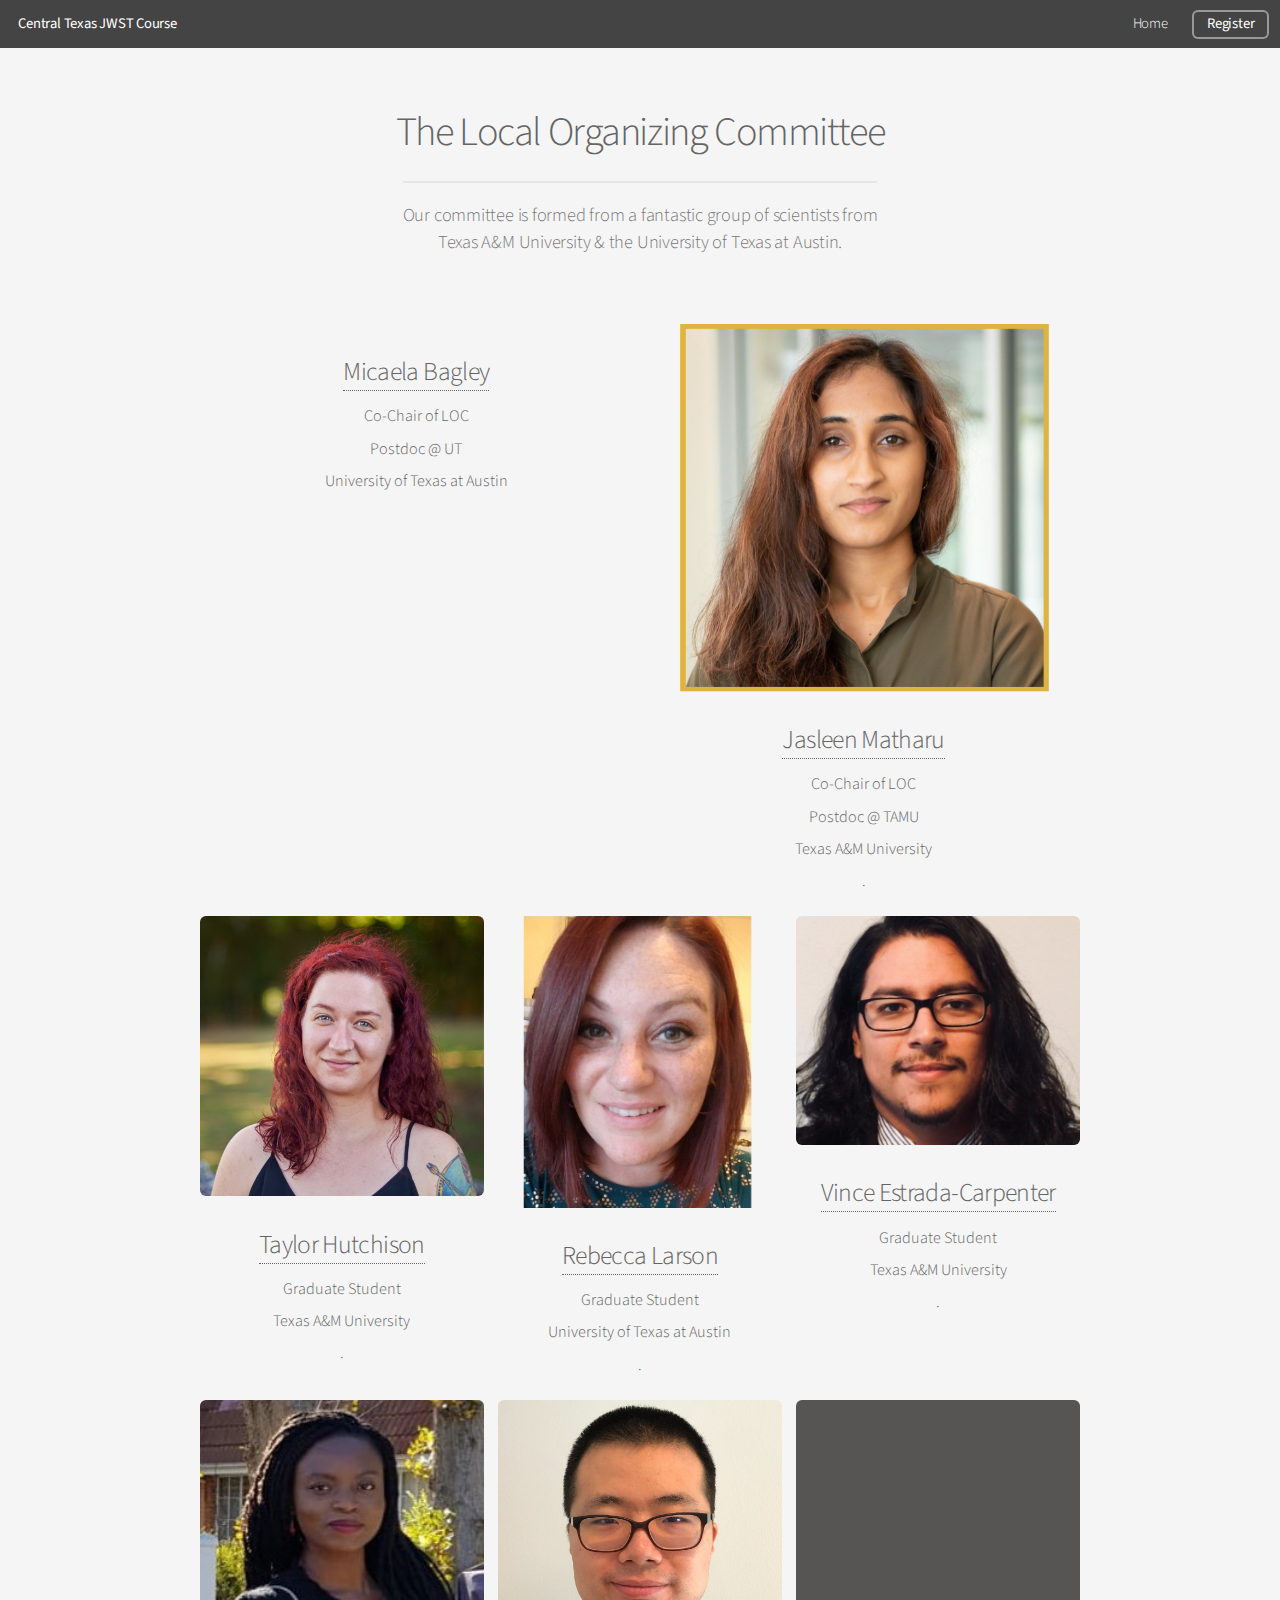
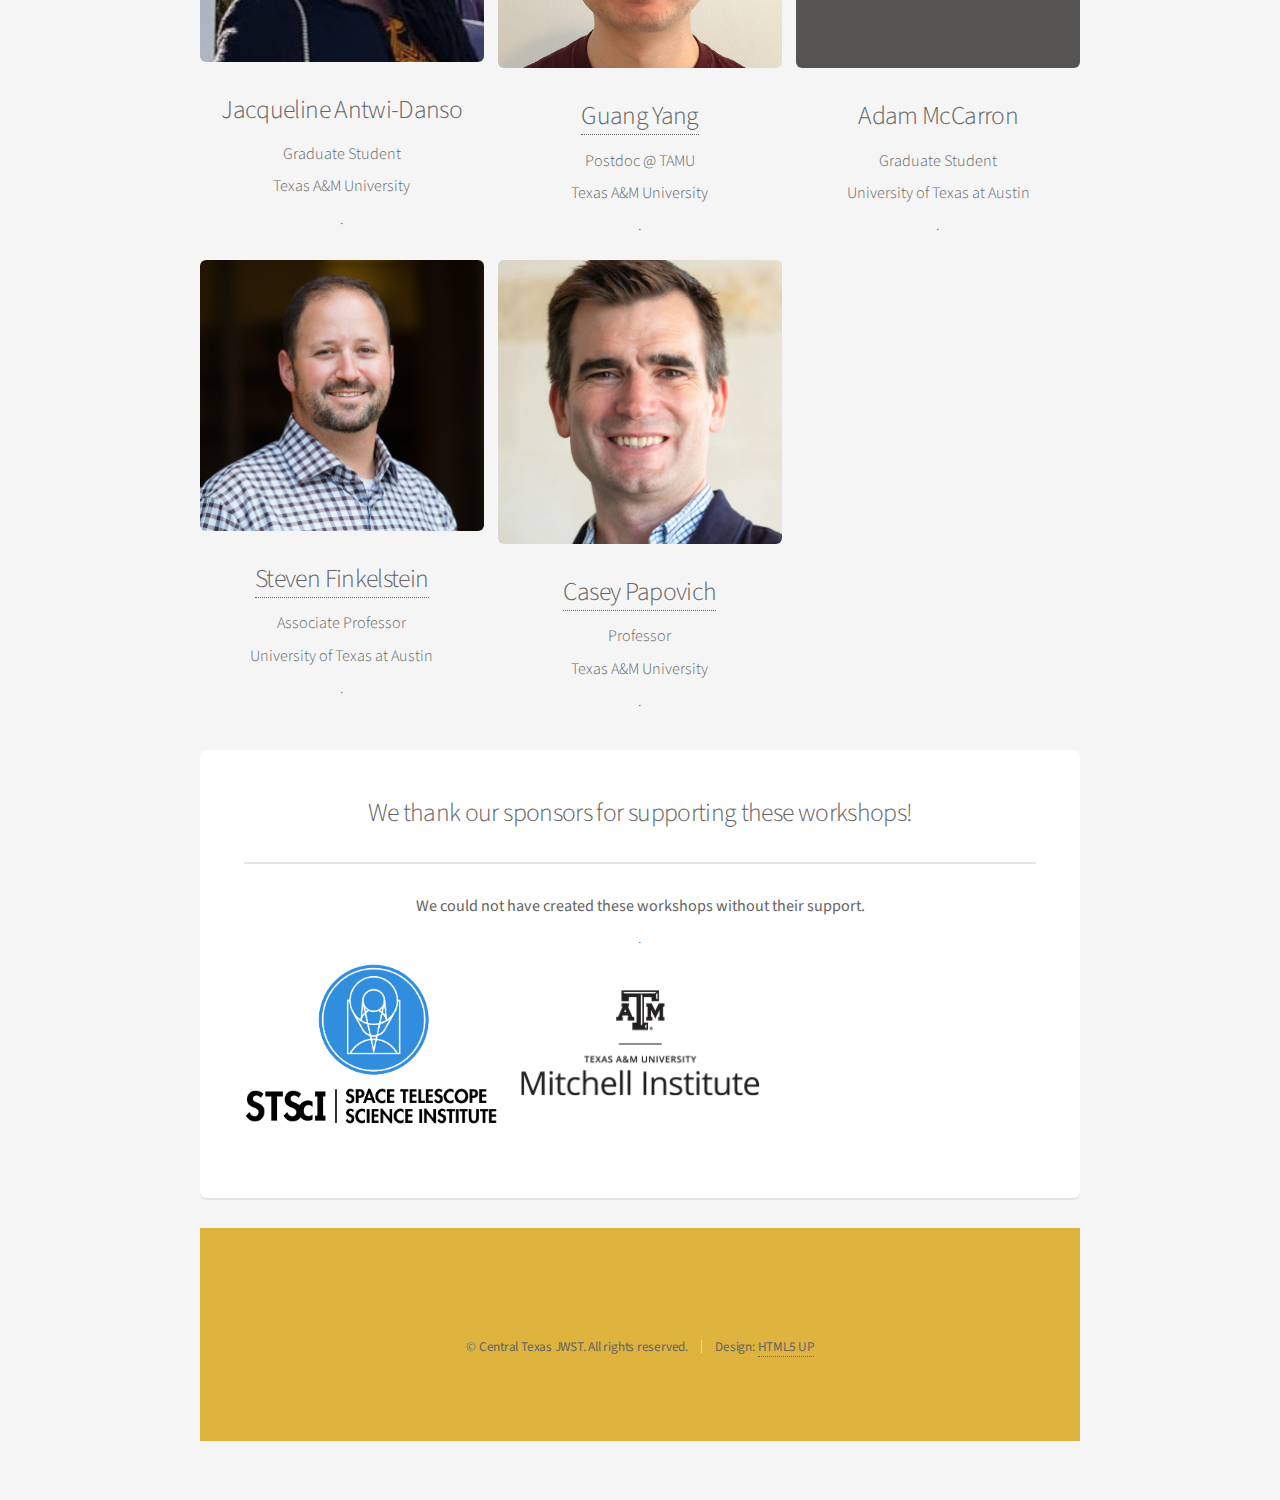
==== commit 8c765c24: "Adding new LOC members" ====
--- a/loc.html
+++ b/loc.html
@@ -40,12 +40,12 @@
 							<!-- co-Chairs -->
 							<!-- Micaela -->
 							<div style="text-align:center" class="col-6">
-								<span class="image fit"><img src="images/micaela.png" alt="" /></span>
+								<span class="image fit"><img src="images/micaela2.png" alt="" /></span>
 								<h3><a href='https://micaelabagley.github.io'>Micaela Bagley</a></h3>
 								<h4>Co-Chair of LOC</h4>
 								<h4>Postdoc @ UT</h4>
 								<h4>University of Texas at Austin</h4>
-								<h4>.</h4><h3></h3> <!-- TAH's hack way to add vertical space -->
+								<h4></h4><h3></h3> <!-- TAH's hack way to add vertical space -->
 							</div>
 							
 							<!-- Jaleen -->
@@ -80,7 +80,7 @@
 							<!-- Vince -->
 							<div style="text-align:center" class="col-4">
 								<span class="image fit"><img src="images/vince.jpg" alt="" /></span>
-								<h3>Vince Estrada-Carpenter</h3>
+								<h3><a href='https://vince-ec.github.io'>Vince Estrada-Carpenter</a></h3>
 								<h4>Graduate Student</h4>
 								<h4>Texas A&amp;M University</h4>
 								<h4>.</h4><h3></h3> <!-- TAH's hack way to add vertical space -->
@@ -92,6 +92,24 @@
 								<h3>Jacqueline Antwi-Danso</h3>
 								<h4>Graduate Student</h4>
 								<h4>Texas A&amp;M University</h4>
+								<h4>.</h4><h3></h3> <!-- TAH's hack way to add vertical space -->
+							</div>
+							
+							<!-- Guang -->
+							<div style="text-align:center" class="col-4">
+								<span class="image fit"><img src="images/yang.jpg" alt="" /></span>
+								<h3><a href='http://people.tamu.edu/~gyang206265/'>Guang Yang</a></h3>
+								<h4>Postdoc @ TAMU</h4>
+								<h4>Texas A&amp;M University</h4>
+								<h4>.</h4><h3></h3> <!-- TAH's hack way to add vertical space -->
+							</div>
+							
+							<!-- Adam -->
+							<div style="text-align:center" class="col-4">
+								<span class="image fit"><img src="images/adam.jpg" alt="" /></span>
+								<h3>Adam McCarron</h3>
+								<h4>Graduate Student</h4>
+								<h4>University of Texas at Austin</h4>
 								<h4>.</h4><h3></h3> <!-- TAH's hack way to add vertical space -->
 							</div>
 							
@@ -123,11 +141,14 @@
             <h4>.</h4><h3></h3> <!-- TAH's hack way to add vertical space -->
             <div class="box alt">
 							<div class="row aln-middle gtr-50 gtr-uniform">
-		          	<div class="col-6">
+		          	<div class="col-4">
 		          		<span class="image fit"><img src="images/stsci_logo.png" alt="" /></span>
-								</div>
-		          	<div class="col-6">
+					  </div>
+		          	<div class="col-4">
 			          	<span class="image fit"><img src="images/mitchell_logo.png" alt="" /></span>
+			          </div>
+		          	<div class="col-4">
+			          	<span class="image fit"><img src="images/utastro_logo.png" alt="" /></span>
 			          </div>
 	            </div>
             </div>
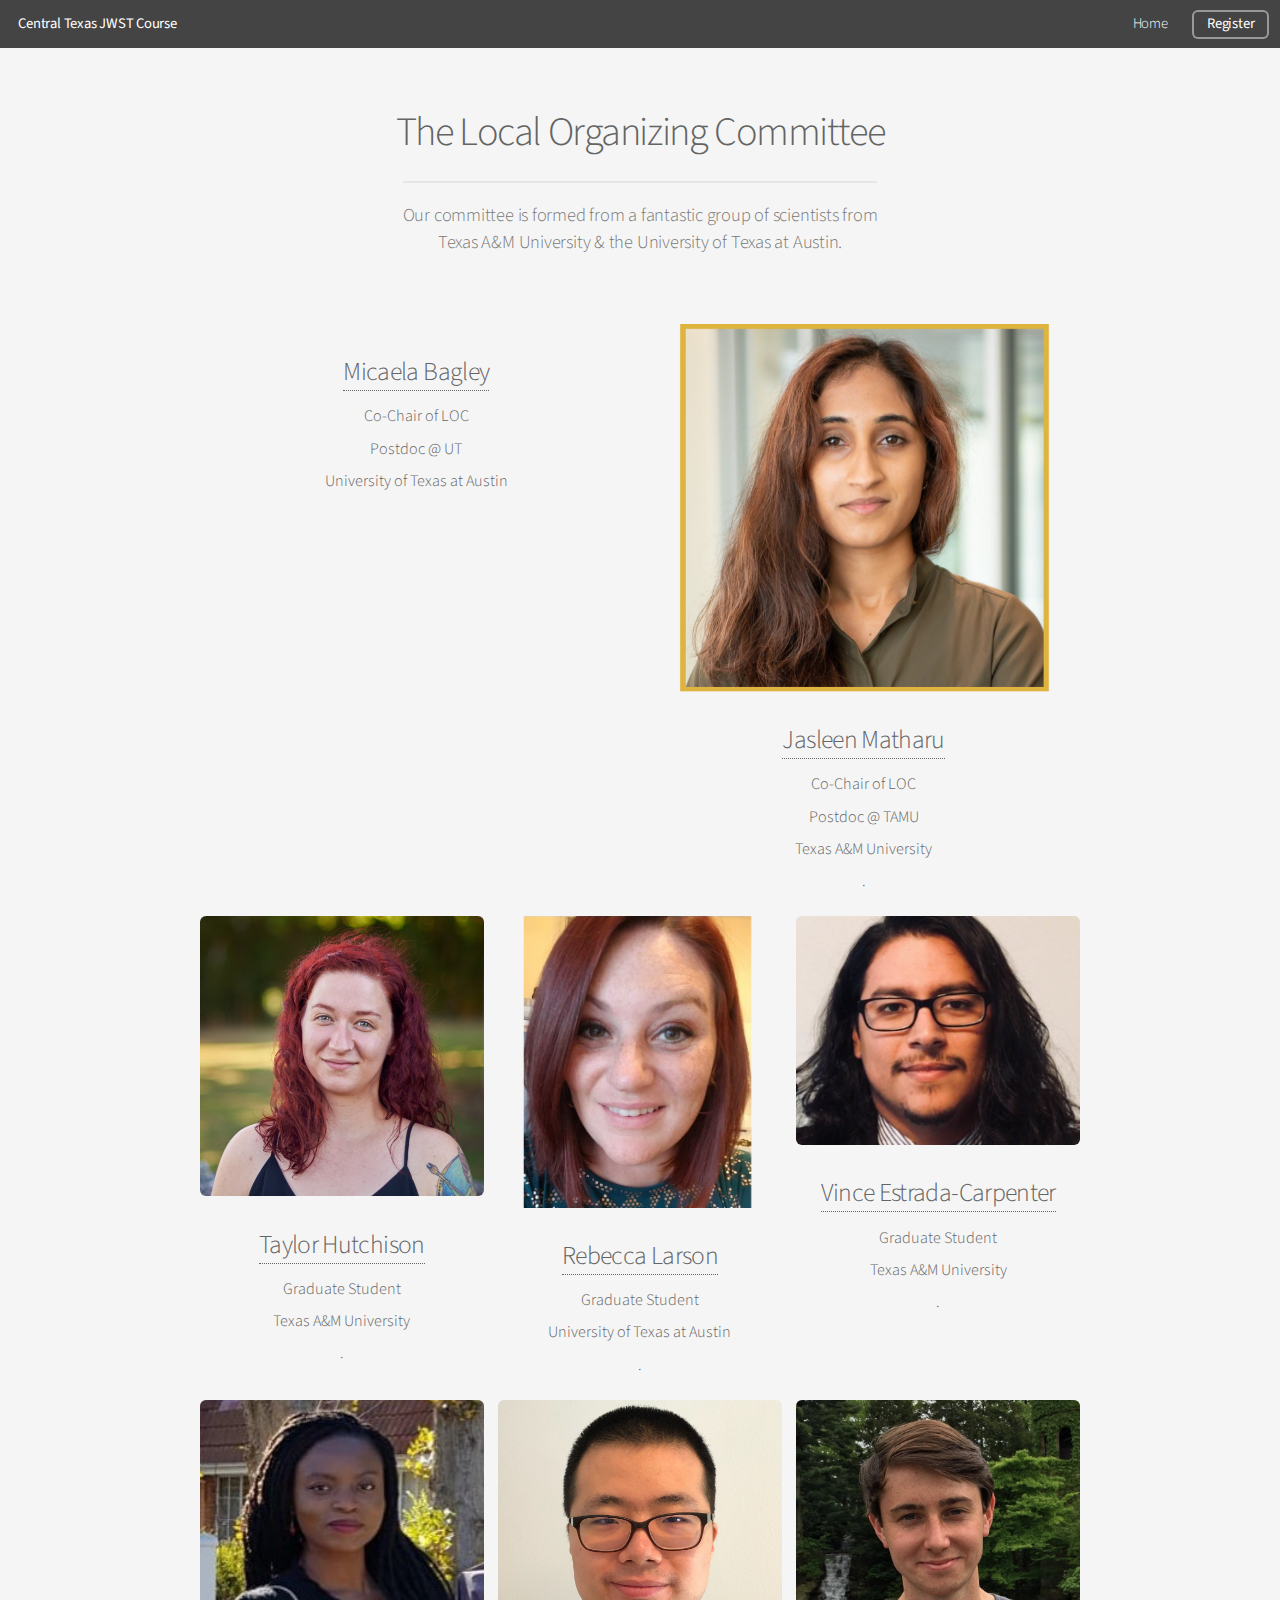
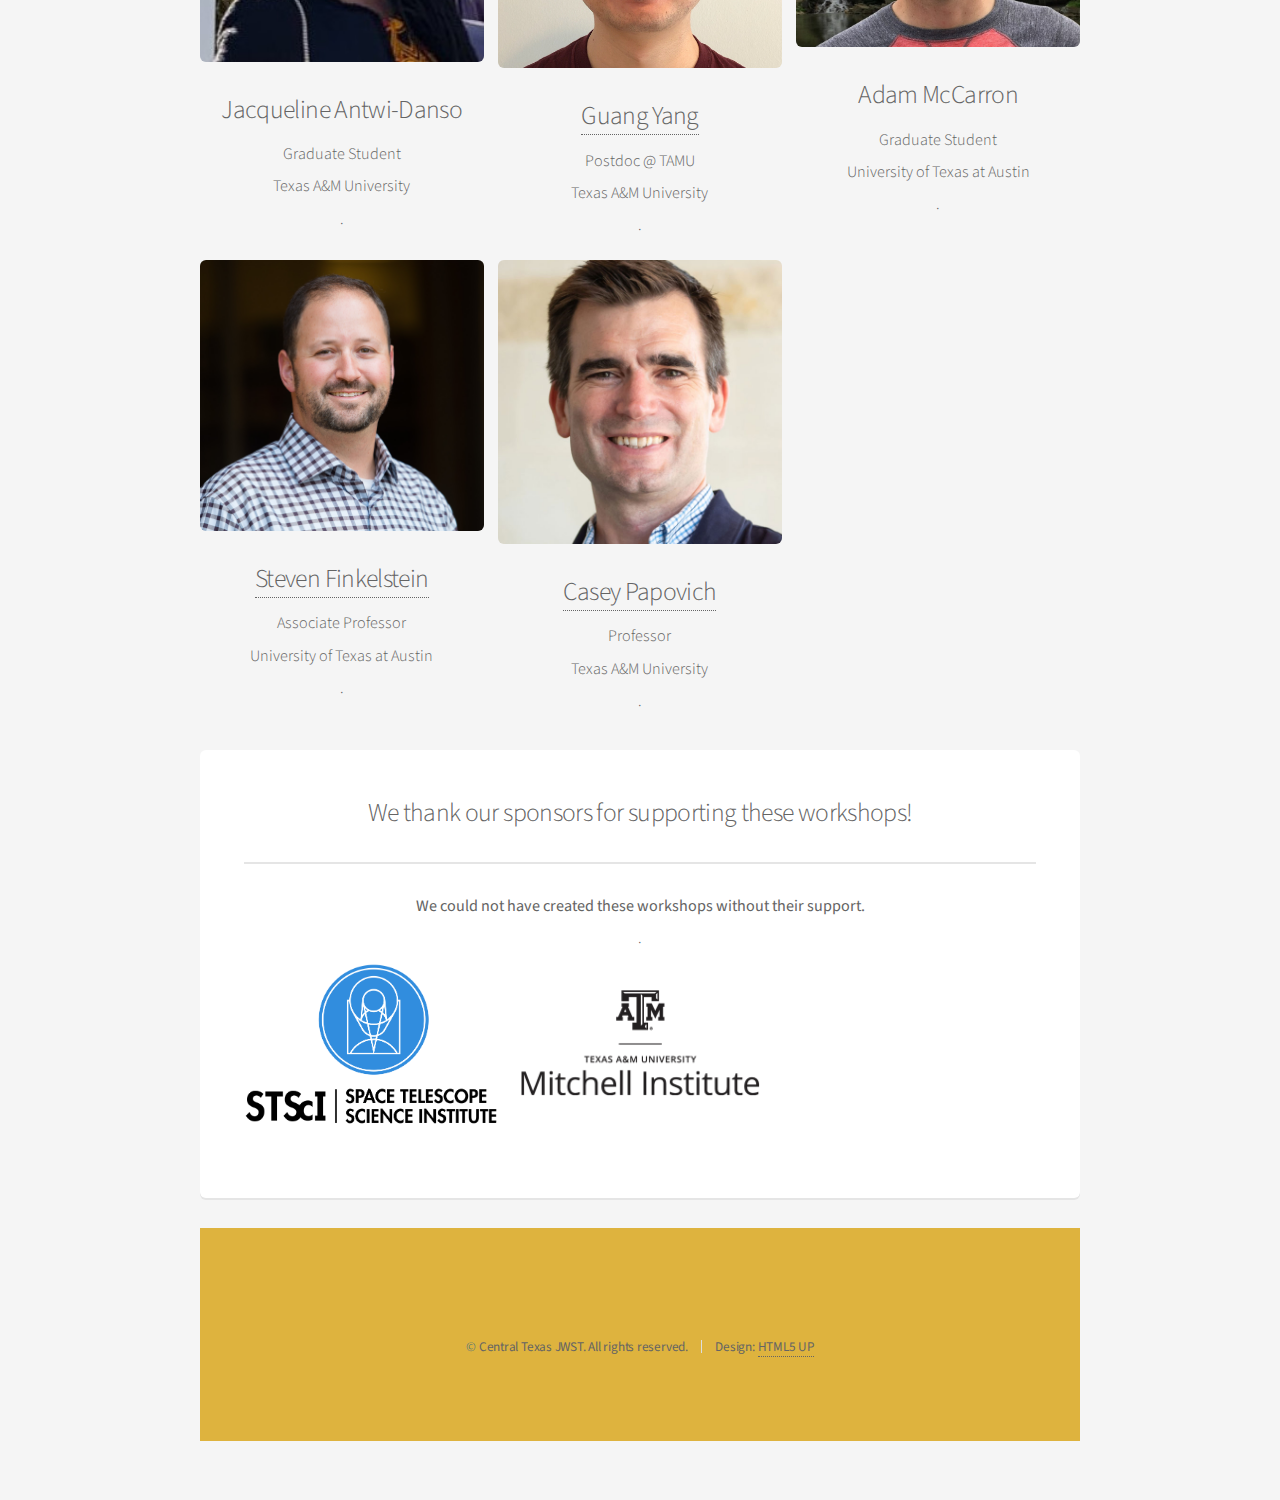
==== commit dbe330ec: "added resource page, hidden until after call for proposals" ====
--- a/loc.html
+++ b/loc.html
@@ -21,6 +21,7 @@
 									<li><a href="loc.html">&mdash; About Us &mdash;</a></li>
 									<li><a href="utaustin.html">UT Austin Workshop</a></li>
 									<li><a href="tamu.html">TAMU Workshop</a></li>
+                                    <!-- <li><a href="resources.html">JWST Resources</a></li> -->
 								</ul>
 							</li>
 							<li><a href="https://docs.google.com/forms/d/e/1FAIpQLSdl8t4m1bi1FndUq-moQ-uZKtt0jYo79kJSnoiqK08tA91J5w/viewform?usp=sf_link" class="button">Register</a></li>
